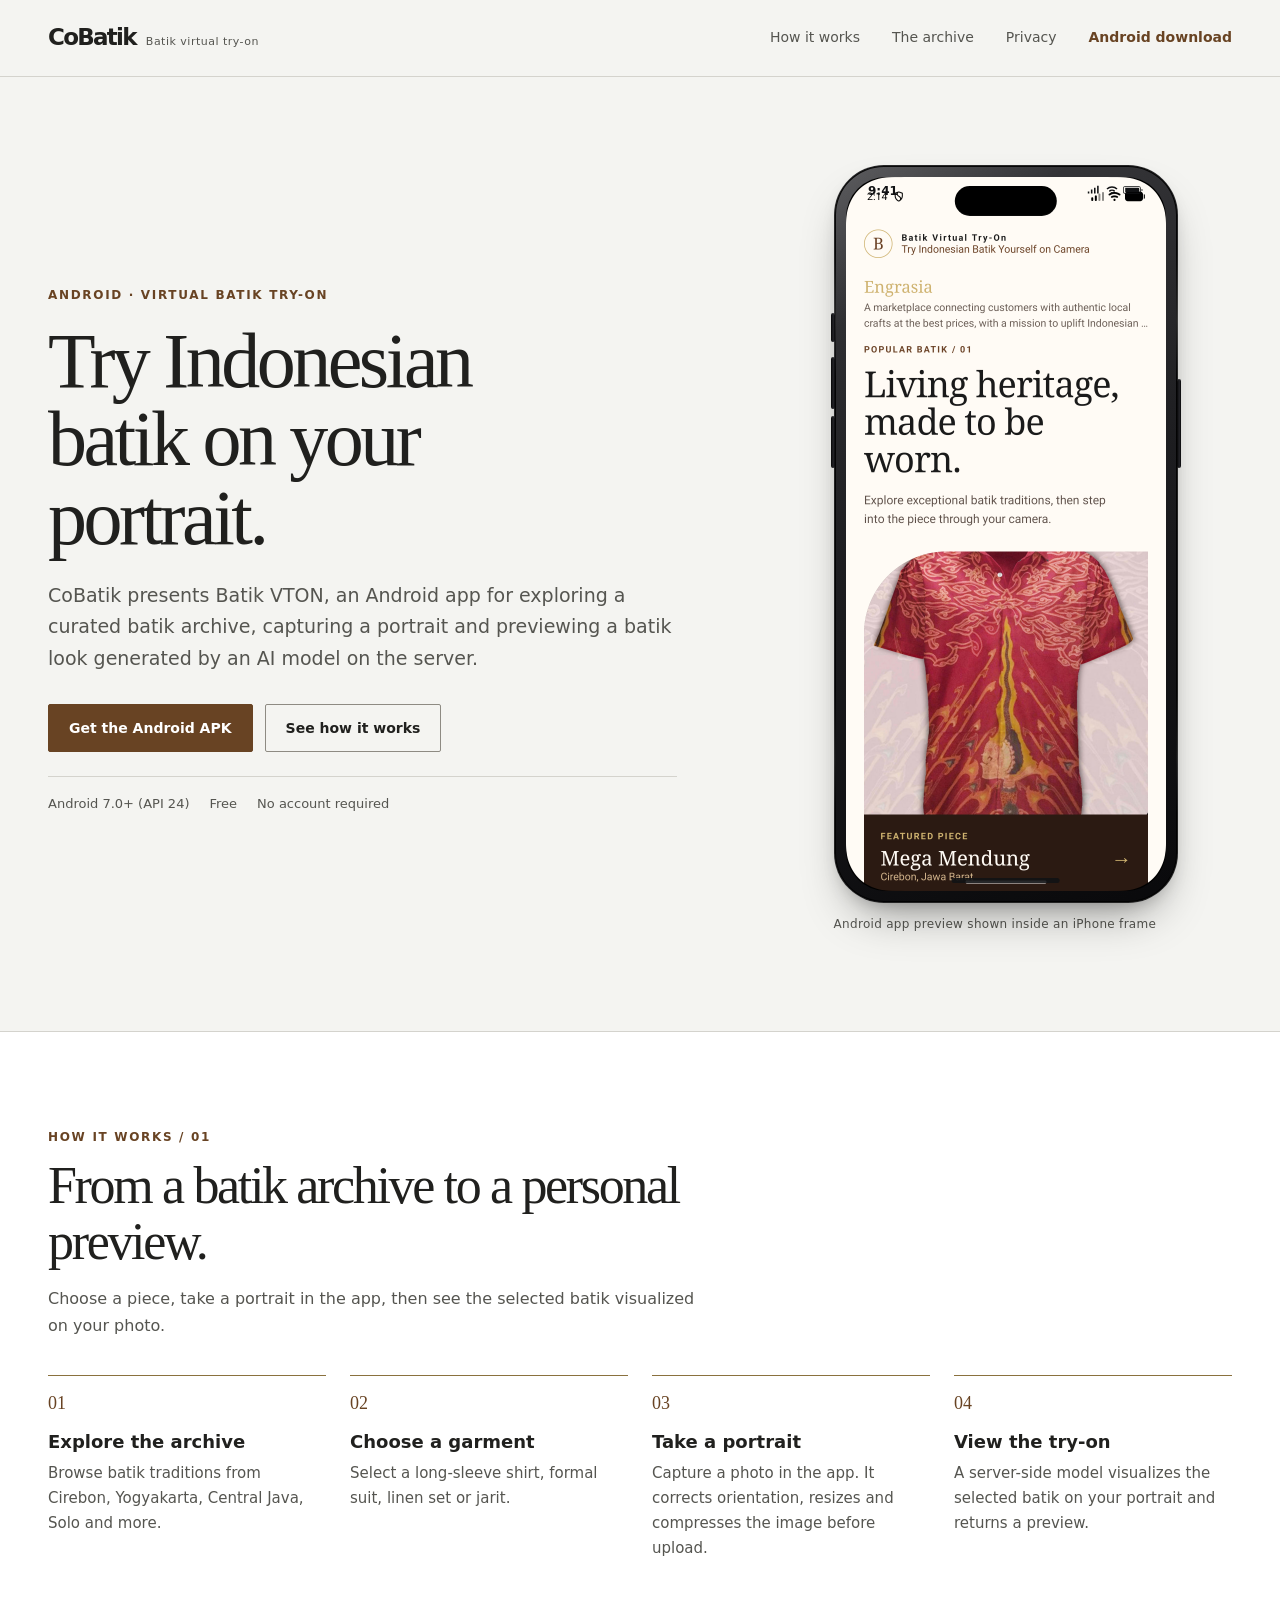
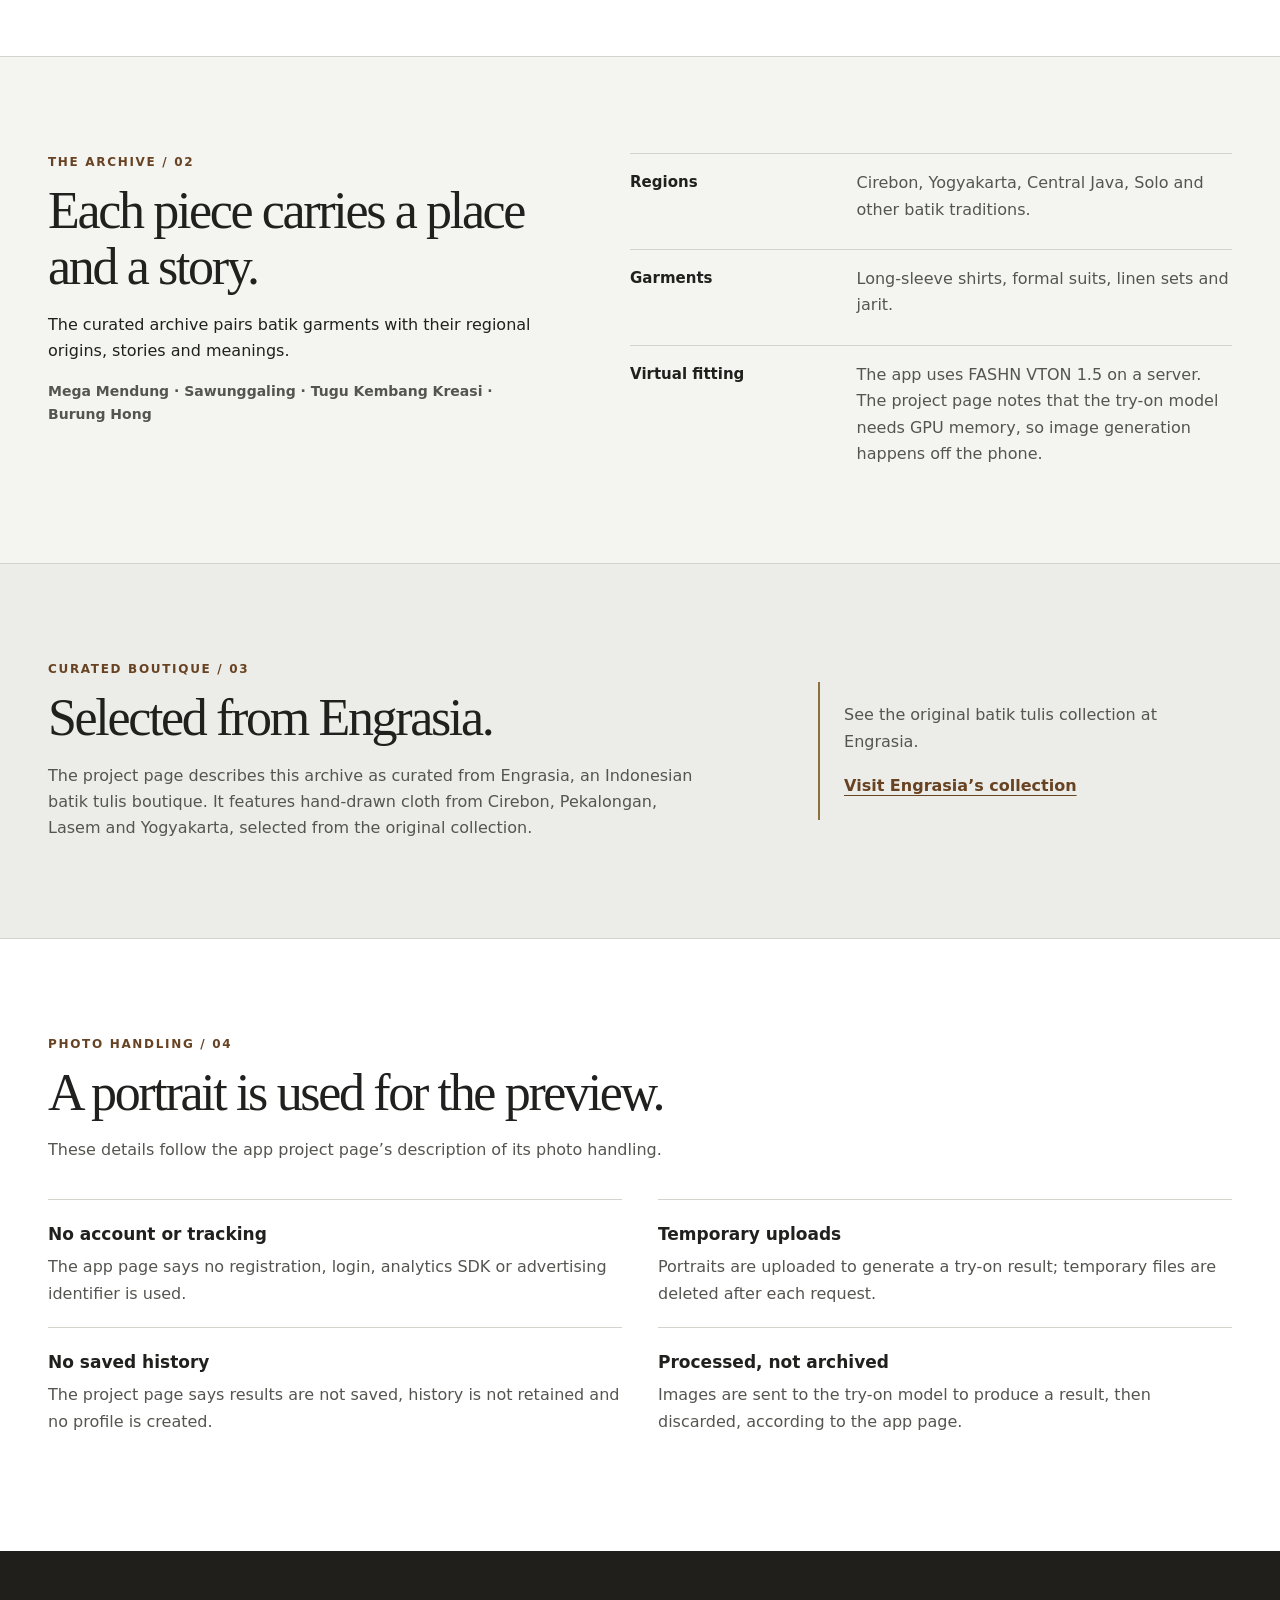
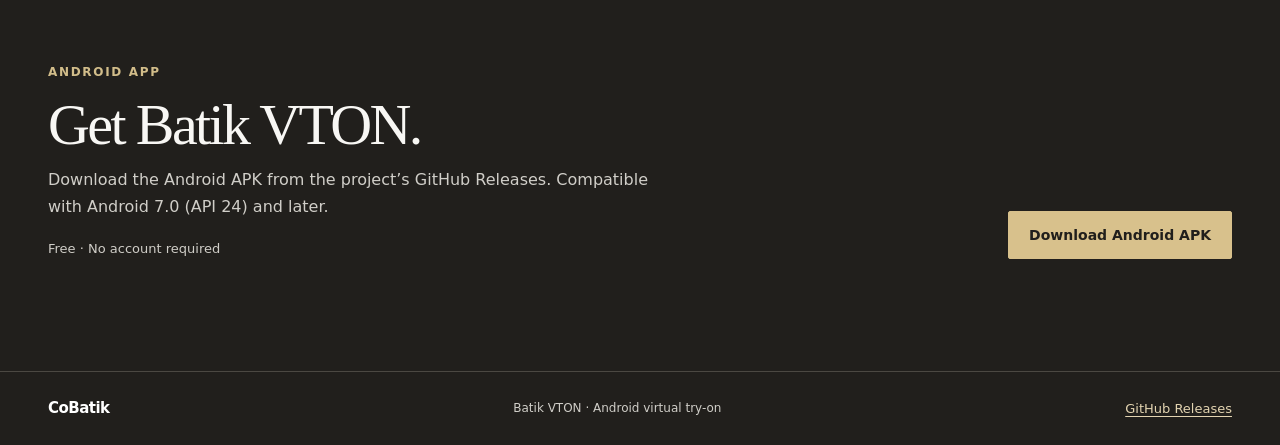
==== index.html @ 85d1d693 "Initial commit: Batik VTON landing page" ====
<!doctype html>
<html lang="en">
<head>
  <meta charset="utf-8">
  <meta name="viewport" content="width=device-width, initial-scale=1">
  <meta name="theme-color" content="#f4f4f1">
  <meta name="description" content="CoBatik presents Batik VTON, an Android virtual try-on app for Indonesian batik. Explore a curated archive, capture a portrait and preview a look.">
  <title>CoBatik — Virtual Batik Try-On for Android</title>
  <style>
    :root {
      color-scheme: light;
      --paper: #f4f4f1;
      --surface: #ffffff;
      --soft: #ecece8;
      --ink: #20201e;
      --muted: #555550;
      --line: #d4d3cd;
      --brown: #684323;
      --brown-dark: #4c2d16;
      --gold: #8a713e;
      --night: #211f1c;
      --night-muted: #d0cec8;
      --content: 1200px;
      --gutter: clamp(20px, 4vw, 48px);
      --space-section: clamp(56px, 8vw, 96px);
      --ease: 180ms ease-out;
      --sans: system-ui, -apple-system, BlinkMacSystemFont, "Segoe UI", sans-serif;
      --display: "Iowan Old Style", "Palatino Linotype", "Book Antiqua", Georgia, serif;
      --device-frame-mid: #1d1d20;
      --device-screen: #f7f7f8;
      --device-system: #111214;
    }

    *, *::before, *::after { box-sizing: border-box; }
    html { scroll-behavior: smooth; scroll-padding-top: 88px; }
    body {
      margin: 0;
      color: var(--ink);
      background: var(--paper);
      font: 16px/1.65 var(--sans);
      -webkit-font-smoothing: antialiased;
      text-rendering: optimizeLegibility;
    }
    img { display: block; max-width: 100%; height: auto; }
    a { color: inherit; }
    button { color: inherit; font: inherit; }
    a:focus-visible, button:focus-visible {
      outline: 3px solid var(--gold);
      outline-offset: 4px;
    }
    ::selection { color: #fff; background: var(--brown); }
    .wrap { width: min(100% - (var(--gutter) * 2), var(--content)); margin-inline: auto; }
    .display { font-family: var(--display); font-weight: 500; letter-spacing: -.045em; }
    .eyebrow {
      margin: 0;
      color: var(--brown);
      font-size: 12px;
      font-weight: 700;
      letter-spacing: .14em;
      line-height: 1.5;
      text-transform: uppercase;
    }
    .skip-link {
      position: fixed;
      z-index: 100;
      top: 8px;
      left: 8px;
      padding: 12px 16px;
      transform: translateY(-150%);
      color: #fff;
      background: var(--ink);
    }
    .skip-link:focus { transform: translateY(0); }

    .site-header {
      position: sticky;
      z-index: 20;
      top: 0;
      border-bottom: 1px solid var(--line);
      background: var(--paper);
    }
    .header-inner {
      min-height: 76px;
      display: flex;
      align-items: center;
      justify-content: space-between;
      gap: 28px;
    }
    .brand {
      display: inline-flex;
      align-items: baseline;
      gap: 10px;
      color: var(--ink);
      text-decoration: none;
      white-space: nowrap;
    }
    .brand-name { font-size: 23px; font-weight: 720; letter-spacing: -.075em; }
    .brand-note { color: var(--muted); font-size: 11px; letter-spacing: .045em; }
    .site-nav { display: flex; align-items: center; gap: clamp(18px, 2.5vw, 34px); }
    .site-nav a {
      color: var(--muted);
      font-size: 14px;
      text-decoration: none;
      transition: color var(--ease);
    }
    .site-nav a:hover { color: var(--brown-dark); }
    .site-nav a.nav-download { color: var(--brown); font-weight: 700; }
    .menu-toggle {
      display: none;
      width: 44px;
      height: 44px;
      align-items: center;
      justify-content: center;
      border: 1px solid var(--line);
      background: transparent;
      cursor: pointer;
    }
    .menu-glyph { display: grid; gap: 5px; }
    .menu-glyph span { display: block; width: 20px; height: 2px; background: currentColor; }

    .hero { padding-block: clamp(48px, 7vw, 88px) var(--space-section); }
    .hero-grid {
      display: grid;
      grid-template-columns: minmax(0, 1fr) minmax(260px, .72fr);
      align-items: center;
      gap: clamp(48px, 8vw, 112px);
    }
    .hero-copy { max-width: 650px; }
    .hero h1 {
      max-width: 13ch;
      margin: 18px 0 22px;
      font-size: clamp(44px, 6.4vw, 78px);
      line-height: 1.01;
    }
    .hero-lead {
      max-width: 58ch;
      margin: 0;
      color: var(--muted);
      font-size: clamp(17px, 1.5vw, 19px);
      line-height: 1.65;
    }
    .hero-actions { display: flex; flex-wrap: wrap; gap: 12px; margin-top: 30px; }
    .button {
      min-height: 48px;
      display: inline-flex;
      align-items: center;
      justify-content: center;
      padding: 12px 20px;
      border: 1px solid var(--brown);
      border-radius: 2px;
      color: #fff;
      background: var(--brown);
      font-size: 14px;
      font-weight: 680;
      line-height: 1.3;
      text-align: center;
      text-decoration: none;
      transition: color var(--ease), background var(--ease), border-color var(--ease);
    }
    .button:hover { border-color: var(--brown-dark); background: var(--brown-dark); }
    .button-secondary { color: var(--ink); background: transparent; border-color: #8e8b83; }
    .button-secondary:hover { color: #fff; border-color: var(--ink); background: var(--ink); }
    .app-facts {
      display: flex;
      flex-wrap: wrap;
      gap: 8px 20px;
      margin: 24px 0 0;
      padding: 16px 0 0;
      border-top: 1px solid var(--line);
      color: var(--muted);
      font-size: 13px;
      list-style: none;
    }
    .app-facts li { white-space: nowrap; }
    .app-figure { width: min(100%, 344px); justify-self: center; margin: 0; }
    .preview-device {
      position: relative;
      isolation: isolate;
      width: min(100%, 344px);
      aspect-ratio: 344 / 738;
      margin-inline: auto;
      border-radius: clamp(38px, 13.5vw, 50px);
      background:
        linear-gradient(145deg, rgba(255,255,255,.18), transparent 17%),
        linear-gradient(160deg, #3a3a3d 0%, var(--device-frame-mid) 47%, #09090b 100%);
      box-shadow:
        inset 0 0 0 1px rgba(255,255,255,.13),
        inset 0 0 0 2px rgba(0,0,0,.9),
        0 24px 48px -18px rgba(0,0,0,.42),
        0 8px 20px -10px rgba(0,0,0,.28);
    }
    .preview-device::before,
    .preview-device::after {
      content: "";
      position: absolute;
      z-index: 2;
      top: 12%;
      bottom: 12%;
      width: 3px;
      border-radius: 3px;
      background: linear-gradient(to bottom, transparent, rgba(255,255,255,.13) 12%, transparent 22%, transparent 78%, rgba(255,255,255,.08) 90%, transparent);
      pointer-events: none;
    }
    .preview-device::before { left: -1px; }
    .preview-device::after { right: -1px; }
    .preview-hardware-button {
      position: absolute;
      z-index: 3;
      width: 4px;
      border-radius: 3px;
      background: linear-gradient(90deg, #050506, #242428 58%, #08080a);
      box-shadow: inset 0 1px rgba(255,255,255,.08);
    }
    .preview-hardware-button.silent { left: -3px; top: 20%; height: 4%; }
    .preview-hardware-button.volume-up { left: -3px; top: 26%; height: 7.1%; }
    .preview-hardware-button.volume-down { left: -3px; top: 34%; height: 7.1%; }
    .preview-hardware-button.power { right: -3px; top: 29%; height: 12%; }
    .preview-device-screen {
      position: absolute;
      inset: 1.626% 3.488%;
      overflow: hidden;
      border-radius: clamp(30px, 11vw, 40px);
      background: var(--device-screen);
    }
    .preview-device-screen img { display: block; width: 100%; max-width: none; height: auto; }
    .preview-status-bar {
      position: absolute;
      z-index: 4;
      top: 0;
      left: 7%;
      right: 7%;
      display: flex;
      align-items: flex-start;
      justify-content: space-between;
      padding-top: 2.5%;
      color: var(--device-system);
      font-size: 12px;
      font-weight: 650;
      line-height: 1;
      pointer-events: none;
    }
    .preview-status-icons { display: inline-flex; align-items: center; gap: 4px; }
    .preview-status-icons svg { display: block; width: 14px; height: 10px; fill: currentColor; }
    .preview-status-icons .battery { width: 20px; }
    .preview-dynamic-island {
      position: absolute;
      z-index: 5;
      top: 1.2%;
      left: 50%;
      width: 32%;
      height: 4.2%;
      transform: translateX(-50%);
      border-radius: 999px;
      background: #000;
      box-shadow: inset 0 -1px 1px rgba(255,255,255,.05);
      pointer-events: none;
    }
    .preview-home-indicator {
      position: absolute;
      z-index: 5;
      left: 50%;
      bottom: 1.1%;
      width: 34%;
      height: 5px;
      transform: translateX(-50%);
      border-radius: 999px;
      background: var(--device-system);
      opacity: .9;
      pointer-events: none;
    }
    .app-figure figcaption { margin-top: 12px; color: var(--muted); font-size: 12px; letter-spacing: .025em; }

    .section { padding-block: var(--space-section); border-top: 1px solid var(--line); }
    .section-surface { background: var(--surface); }
    .section-soft { background: var(--soft); }
    .section-heading { max-width: 720px; margin-bottom: 36px; }
    .section-heading h2 {
      margin: 12px 0 0;
      font-size: clamp(32px, 4.5vw, 52px);
      line-height: 1.08;
    }
    .section-heading > p:last-child { max-width: 64ch; margin: 16px 0 0; color: var(--muted); }

    .steps {
      display: grid;
      grid-template-columns: repeat(4, minmax(0, 1fr));
      gap: 24px;
      margin: 0;
      padding: 0;
      list-style: none;
    }
    .step { min-width: 0; padding-top: 18px; border-top: 1px solid var(--gold); }
    .step-number { display: block; color: var(--brown); font: 500 18px/1 var(--display); }
    .step h3 { margin: 18px 0 8px; font-size: 18px; line-height: 1.3; }
    .step p { margin: 0; color: var(--muted); font-size: 15px; }

    .archive-layout {
      display: grid;
      grid-template-columns: minmax(0, .9fr) minmax(0, 1.1fr);
      gap: clamp(36px, 7vw, 96px);
      align-items: start;
    }
    .archive-layout .section-heading { margin: 0; }
    .archive-details { display: grid; gap: 26px; }
    .detail-row {
      display: grid;
      grid-template-columns: minmax(120px, .55fr) minmax(0, 1fr);
      gap: 20px;
      padding-top: 16px;
      border-top: 1px solid var(--line);
    }
    .detail-row h3 { margin: 0; font-size: 15px; }
    .detail-row p { margin: 0; color: var(--muted); }
    .motif-list { margin-top: 24px; color: var(--brown-dark); font-size: 14px; font-weight: 650; }

    .process-band {
      display: grid;
      grid-template-columns: minmax(180px, .55fr) minmax(0, 1.45fr);
      gap: clamp(24px, 6vw, 80px);
      align-items: start;
      padding-block: 32px;
      border-top: 1px solid var(--line);
      border-bottom: 1px solid var(--line);
    }
    .process-band h2 { margin: 0; font-size: clamp(24px, 3vw, 34px); line-height: 1.15; }
    .process-band p { max-width: 66ch; margin: 0; color: var(--muted); }
    .process-band strong { color: var(--ink); }

    .merchant-layout {
      display: grid;
      grid-template-columns: minmax(0, 1fr) minmax(220px, .62fr);
      gap: clamp(40px, 8vw, 110px);
      align-items: center;
    }
    .merchant-layout .section-heading { margin: 0; }
    .merchant-note {
      padding: 20px 0 20px 24px;
      border-left: 2px solid var(--gold);
    }
    .merchant-note p { margin: 0; color: var(--muted); }
    .merchant-note a { display: inline-block; margin-top: 18px; color: var(--brown); font-weight: 700; text-underline-offset: 4px; }

    .privacy-grid {
      display: grid;
      grid-template-columns: repeat(2, minmax(0, 1fr));
      gap: 0 36px;
      margin: 0;
    }
    .privacy-item { padding: 20px 0; border-top: 1px solid var(--line); }
    .privacy-item h3 { margin: 0 0 6px; font-size: 17px; }
    .privacy-item p { margin: 0; color: var(--muted); }

    .download {
      padding-block: clamp(64px, 9vw, 112px);
      color: #f8f7f4;
      background: var(--night);
    }
    .download-inner { display: grid; grid-template-columns: minmax(0, 1fr) auto; align-items: end; gap: 40px; }
    .download .eyebrow { color: #d2bd8a; }
    .download h2 { max-width: 14ch; margin: 14px 0 12px; font-size: clamp(36px, 5vw, 58px); line-height: 1.04; }
    .download p { max-width: 60ch; margin: 0; color: var(--night-muted); }
    .download .button { min-width: 190px; color: var(--night); border-color: #d8c18c; background: #d8c18c; }
    .download .button:hover { color: var(--night); border-color: #efe1bf; background: #efe1bf; }
    .download-meta { margin-top: 18px !important; font-size: 13px; }

    .site-footer { padding-block: 24px; background: var(--night); border-top: 1px solid #4b4842; color: var(--night-muted); }
    .footer-inner { display: flex; flex-wrap: wrap; align-items: center; justify-content: space-between; gap: 16px 24px; }
    .footer-brand { color: #fff; font-size: 15px; font-weight: 700; letter-spacing: -.035em; }
    .footer-inner p { margin: 0; font-size: 12px; }
    .footer-inner a { color: #e3d4b1; font-size: 13px; text-underline-offset: 3px; }

    @media (max-width: 900px) {
      .hero-grid { grid-template-columns: minmax(0, 1fr) minmax(230px, .68fr); gap: 40px; }
      .steps { grid-template-columns: repeat(2, minmax(0, 1fr)); row-gap: 32px; }
    }
    @media (max-width: 700px) {
      .header-inner { min-height: 68px; }
      .menu-toggle { display: inline-flex; }
      .site-nav {
        position: absolute;
        top: 100%;
        left: 0;
        right: 0;
        display: none;
        align-items: stretch;
        gap: 0;
        padding: 8px var(--gutter) 18px;
        border-bottom: 1px solid var(--line);
        background: var(--paper);
      }
      .site-nav.is-open { display: flex; flex-direction: column; }
      .site-nav a { min-height: 48px; display: flex; align-items: center; border-top: 1px solid var(--line); }
      .site-nav a.nav-download { border-top: 0; }
      .hero-grid { grid-template-columns: 1fr; gap: 40px; }
      .hero-copy { max-width: 620px; }
      .app-figure { width: min(100%, 320px); }
      .archive-layout, .merchant-layout { grid-template-columns: 1fr; gap: 32px; }
      .process-band { grid-template-columns: 1fr; gap: 12px; }
      .download-inner { grid-template-columns: 1fr; align-items: start; gap: 28px; }
    }
    @media (max-width: 540px) {
      .brand-note { display: none; }
      .hero h1 { max-width: 11ch; font-size: clamp(42px, 12vw, 58px); }
      .hero-actions { align-items: stretch; flex-direction: column; }
      .hero-actions .button { width: 100%; }
      .steps, .privacy-grid { grid-template-columns: 1fr; }
      .detail-row { grid-template-columns: 1fr; gap: 6px; }
      .merchant-note { padding-left: 18px; }
      .footer-inner { align-items: flex-start; flex-direction: column; }
    }
    @media (prefers-reduced-motion: reduce) {
      *, *::before, *::after { scroll-behavior: auto !important; transition-duration: .01ms !important; animation-duration: .01ms !important; animation-iteration-count: 1 !important; }
    }
  </style>
</head>
<body>
  <a class="skip-link" href="#main">Skip to content</a>
  <header class="site-header">
    <div class="wrap header-inner">
      <a class="brand" href="#top" aria-label="CoBatik home">
        <span class="brand-name">CoBatik</span>
        <span class="brand-note">Batik virtual try-on</span>
      </a>
      <button class="menu-toggle" type="button" aria-label="Open navigation" aria-expanded="false" aria-controls="site-nav">
        <span class="menu-glyph" aria-hidden="true"><span></span><span></span><span></span></span>
      </button>
      <nav class="site-nav" id="site-nav" aria-label="Main navigation">
        <a href="#how">How it works</a>
        <a href="#archive">The archive</a>
        <a href="#privacy">Privacy</a>
        <a class="nav-download" href="#download">Android download</a>
      </nav>
    </div>
  </header>

  <main id="main">
    <section class="hero" id="top" aria-labelledby="hero-title">
      <div class="wrap hero-grid">
        <div class="hero-copy">
          <p class="eyebrow">Android · Virtual batik try-on</p>
          <h1 class="display" id="hero-title">Try Indonesian batik on your portrait.</h1>
          <p class="hero-lead">CoBatik presents Batik VTON, an Android app for exploring a curated batik archive, capturing a portrait and previewing a batik look generated by an AI model on the server.</p>
          <div class="hero-actions">
            <a class="button" href="#download">Get the Android APK</a>
            <a class="button button-secondary" href="#how">See how it works</a>
          </div>
          <ul class="app-facts" aria-label="App details">
            <li>Android 7.0+ (API 24)</li>
            <li>Free</li>
            <li>No account required</li>
          </ul>
        </div>
        <figure class="app-figure">
          <div class="preview-device" role="img" aria-label="Batik VTON Android app preview displayed inside an iPhone mockup">
            <span class="preview-hardware-button silent" aria-hidden="true"></span>
            <span class="preview-hardware-button volume-up" aria-hidden="true"></span>
            <span class="preview-hardware-button volume-down" aria-hidden="true"></span>
            <span class="preview-hardware-button power" aria-hidden="true"></span>
            <div class="preview-device-screen">
              <img src="assets/app-preview.png" width="1280" height="2856" alt="" fetchpriority="high" decoding="async">
              <div class="preview-status-bar" aria-hidden="true">
                <span>9:41</span>
                <span class="preview-status-icons">
                  <svg viewBox="0 0 18 12"><path d="M1 10.5h2V8H1v2.5Zm4 0h2V5.5H5v5Zm4 0h2V3H9v7.5Zm4 0h2V.5h-2v10Z"/></svg>
                  <svg viewBox="0 0 18 12"><path d="M9 11.2 7.2 9.4a2.55 2.55 0 0 1 3.6 0L9 11.2Zm4.1-4.1-1.35 1.35a3.9 3.9 0 0 0-5.5 0L4.9 7.1a5.8 5.8 0 0 1 8.2 0Zm3-3-1.35 1.35a8.15 8.15 0 0 0-11.5 0L1.9 4.1a10.05 10.05 0 0 1 14.2 0Z"/></svg>
                  <svg class="battery" viewBox="0 0 27 12"><path fill-rule="evenodd" d="M2.5 1h19A2.5 2.5 0 0 1 24 3.5v5a2.5 2.5 0 0 1-2.5 2.5h-19A2.5 2.5 0 0 1 0 8.5v-5A2.5 2.5 0 0 1 2.5 1Zm0 1A1.5 1.5 0 0 0 1 3.5v5A1.5 1.5 0 0 0 2.5 10h19A1.5 1.5 0 0 0 23 8.5v-5A1.5 1.5 0 0 0 21.5 2h-19Zm.5 1h17.5A1.5 1.5 0 0 1 22 4.5v3A1.5 1.5 0 0 1 20.5 9H3V3Zm22 1.5a1.5 1.5 0 0 1 0 3v-3Z"/></svg>
                </span>
              </div>
              <div class="preview-dynamic-island" aria-hidden="true"></div>
              <div class="preview-home-indicator" aria-hidden="true"></div>
            </div>
          </div>
          <figcaption>Android app preview shown inside an iPhone frame</figcaption>
        </figure>
      </div>
    </section>

    <section class="section section-surface" id="how" aria-labelledby="how-title">
      <div class="wrap">
        <div class="section-heading">
          <p class="eyebrow">How it works / 01</p>
          <h2 class="display" id="how-title">From a batik archive to a personal preview.</h2>
          <p>Choose a piece, take a portrait in the app, then see the selected batik visualized on your photo.</p>
        </div>
        <ol class="steps">
          <li class="step">
            <span class="step-number">01</span>
            <h3>Explore the archive</h3>
            <p>Browse batik traditions from Cirebon, Yogyakarta, Central Java, Solo and more.</p>
          </li>
          <li class="step">
            <span class="step-number">02</span>
            <h3>Choose a garment</h3>
            <p>Select a long-sleeve shirt, formal suit, linen set or jarit.</p>
          </li>
          <li class="step">
            <span class="step-number">03</span>
            <h3>Take a portrait</h3>
            <p>Capture a photo in the app. It corrects orientation, resizes and compresses the image before upload.</p>
          </li>
          <li class="step">
            <span class="step-number">04</span>
            <h3>View the try-on</h3>
            <p>A server-side model visualizes the selected batik on your portrait and returns a preview.</p>
          </li>
        </ol>
      </div>
    </section>

    <section class="section" id="archive" aria-labelledby="archive-title">
      <div class="wrap archive-layout">
        <div class="section-heading">
          <p class="eyebrow">The archive / 02</p>
          <h2 class="display" id="archive-title">Each piece carries a place and a story.</h2>
          <p>The curated archive pairs batik garments with their regional origins, stories and meanings.</p>
          <p class="motif-list">Mega Mendung · Sawunggaling · Tugu Kembang Kreasi · Burung Hong</p>
        </div>
        <div class="archive-details">
          <div class="detail-row">
            <h3>Regions</h3>
            <p>Cirebon, Yogyakarta, Central Java, Solo and other batik traditions.</p>
          </div>
          <div class="detail-row">
            <h3>Garments</h3>
            <p>Long-sleeve shirts, formal suits, linen sets and jarit.</p>
          </div>
          <div class="detail-row">
            <h3>Virtual fitting</h3>
            <p>The app uses FASHN VTON 1.5 on a server. The project page notes that the try-on model needs GPU memory, so image generation happens off the phone.</p>
          </div>
        </div>
      </div>
    </section>

    <section class="section section-soft" id="boutique" aria-labelledby="boutique-title">
      <div class="wrap merchant-layout">
        <div class="section-heading">
          <p class="eyebrow">Curated boutique / 03</p>
          <h2 class="display" id="boutique-title">Selected from Engrasia.</h2>
          <p>The project page describes this archive as curated from Engrasia, an Indonesian batik tulis boutique. It features hand-drawn cloth from Cirebon, Pekalongan, Lasem and Yogyakarta, selected from the original collection.</p>
        </div>
        <div class="merchant-note">
          <p>See the original batik tulis collection at Engrasia.</p>
          <a href="https://engrasia.com/collections/kain-batik-tulis" target="_blank" rel="noopener noreferrer">Visit Engrasia’s collection</a>
        </div>
      </div>
    </section>

    <section class="section section-surface" id="privacy" aria-labelledby="privacy-title">
      <div class="wrap">
        <div class="section-heading">
          <p class="eyebrow">Photo handling / 04</p>
          <h2 class="display" id="privacy-title">A portrait is used for the preview.</h2>
          <p>These details follow the app project page’s description of its photo handling.</p>
        </div>
        <div class="privacy-grid">
          <article class="privacy-item">
            <h3>No account or tracking</h3>
            <p>The app page says no registration, login, analytics SDK or advertising identifier is used.</p>
          </article>
          <article class="privacy-item">
            <h3>Temporary uploads</h3>
            <p>Portraits are uploaded to generate a try-on result; temporary files are deleted after each request.</p>
          </article>
          <article class="privacy-item">
            <h3>No saved history</h3>
            <p>The project page says results are not saved, history is not retained and no profile is created.</p>
          </article>
          <article class="privacy-item">
            <h3>Processed, not archived</h3>
            <p>Images are sent to the try-on model to produce a result, then discarded, according to the app page.</p>
          </article>
        </div>
      </div>
    </section>

    <section class="download" id="download" aria-labelledby="download-title">
      <div class="wrap download-inner">
        <div>
          <p class="eyebrow">Android app</p>
          <h2 class="display" id="download-title">Get Batik VTON.</h2>
          <p>Download the Android APK from the project’s GitHub Releases. Compatible with Android 7.0 (API 24) and later.</p>
          <p class="download-meta">Free · No account required</p>
        </div>
        <a class="button" href="https://github.com/DaniZakaria63/batik-vton-mobile/releases" target="_blank" rel="noopener noreferrer">Download Android APK</a>
      </div>
    </section>
  </main>

  <footer class="site-footer">
    <div class="wrap footer-inner">
      <span class="footer-brand">CoBatik</span>
      <p>Batik VTON · Android virtual try-on</p>
      <a href="https://github.com/DaniZakaria63/batik-vton-mobile/releases" target="_blank" rel="noopener noreferrer">GitHub Releases</a>
    </div>
  </footer>

  <script>
    const menuButton = document.querySelector(".menu-toggle");
    const siteNav = document.querySelector(".site-nav");

    menuButton.addEventListener("click", () => {
      const isOpen = menuButton.getAttribute("aria-expanded") !== "true";
      menuButton.setAttribute("aria-expanded", String(isOpen));
      menuButton.setAttribute("aria-label", isOpen ? "Close navigation" : "Open navigation");
      siteNav.classList.toggle("is-open", isOpen);
    });

    siteNav.querySelectorAll("a").forEach((link) => {
      link.addEventListener("click", () => {
        siteNav.classList.remove("is-open");
        menuButton.setAttribute("aria-expanded", "false");
        menuButton.setAttribute("aria-label", "Open navigation");
      });
    });
  </script>
</body>
</html>
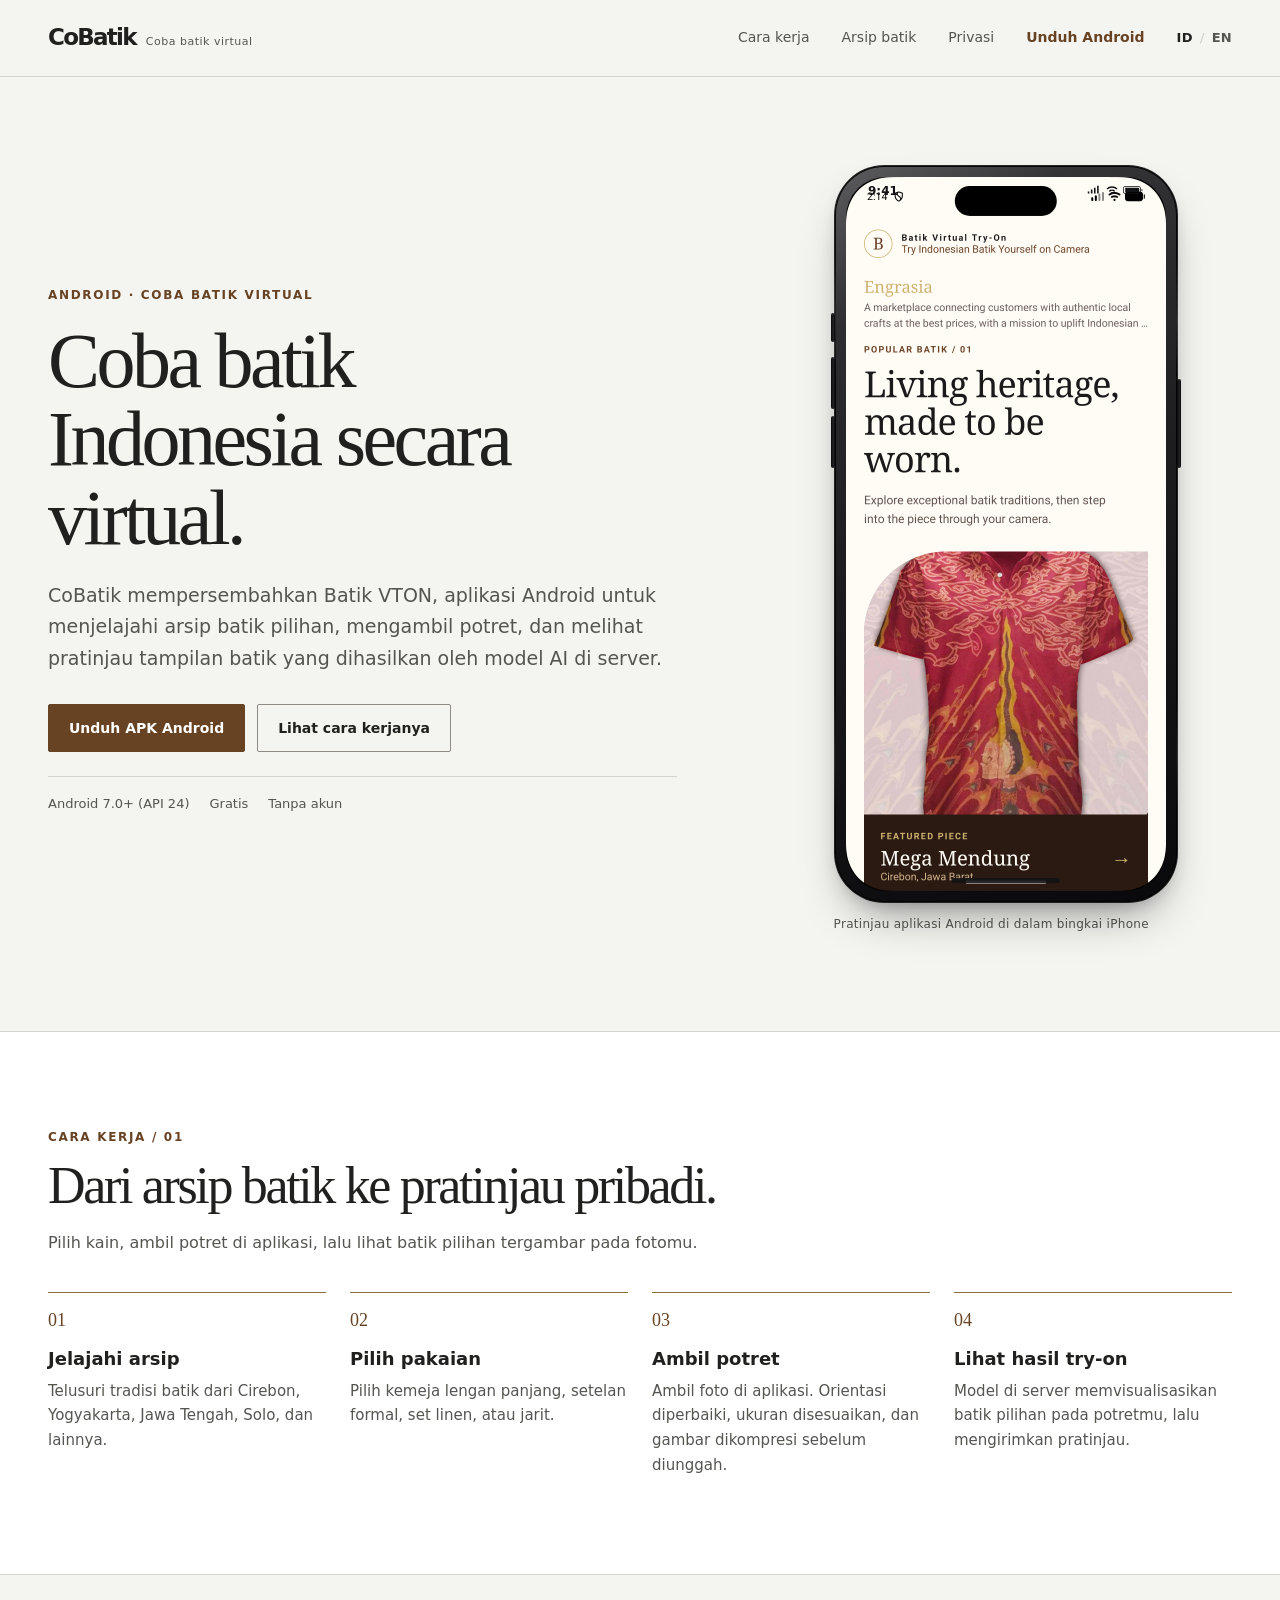
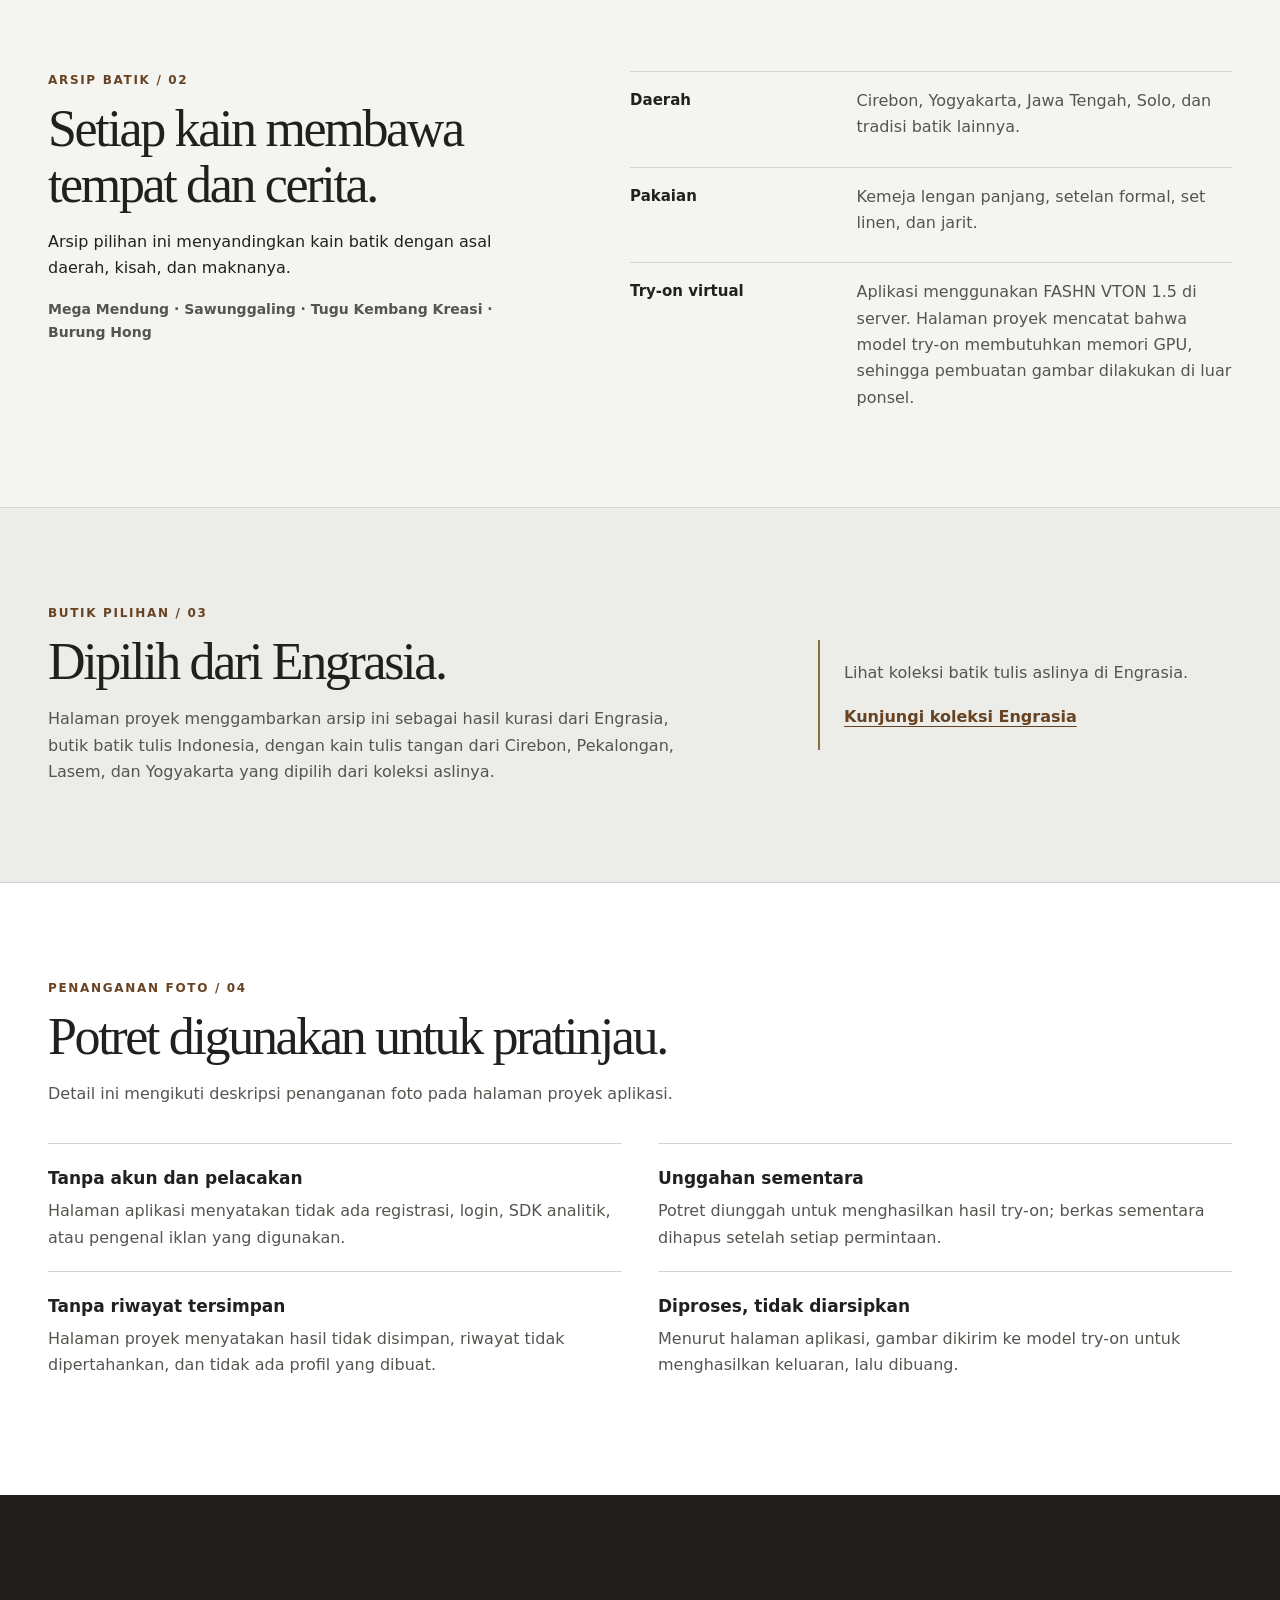
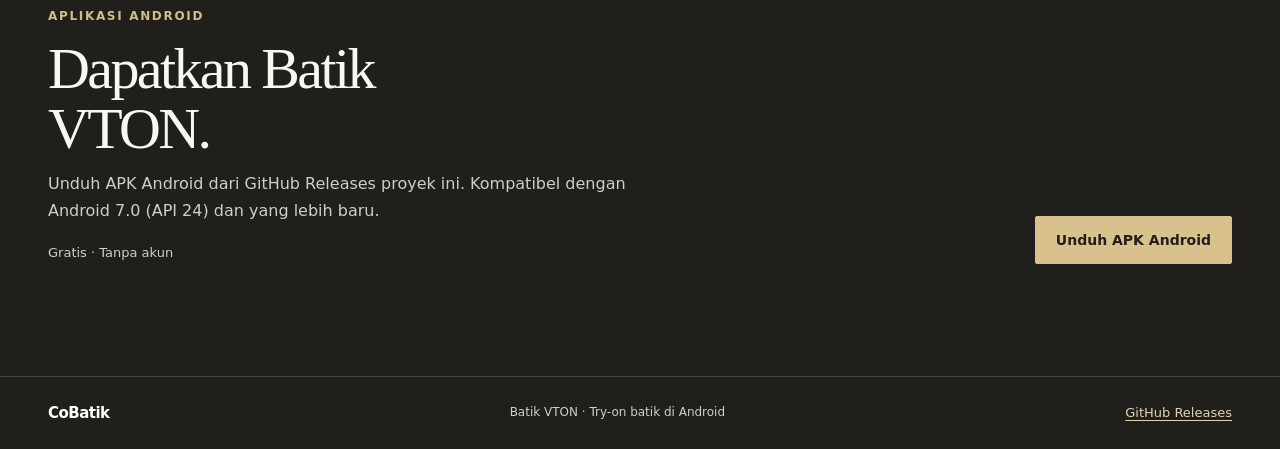
==== commit 4b697bf9: "Add SEO foundation and bilingual pages, Bahasa Indonesia default - Bahasa Indonesia at / (default, x" ====
--- a/index.html
+++ b/index.html
@@ -1,11 +1,65 @@
-<!doctype html>
-<html lang="en">
+<!DOCTYPE html>
+<html lang="id">
 <head>
   <meta charset="utf-8">
   <meta name="viewport" content="width=device-width, initial-scale=1">
   <meta name="theme-color" content="#f4f4f1">
-  <meta name="description" content="CoBatik presents Batik VTON, an Android virtual try-on app for Indonesian batik. Explore a curated archive, capture a portrait and preview a look.">
-  <title>CoBatik — Virtual Batik Try-On for Android</title>
+  <title>CoBatik — Virtual Try-On Batik Indonesia untuk Android</title>
+  <meta name="description" content="CoBatik menghadirkan Batik VTON, aplikasi Android gratis untuk mencoba batik secara virtual. Jelajahi arsip batik Nusantara dan lihat hasil try-on di fotomu.">
+  <meta name="robots" content="index, follow, max-image-preview:large">
+  <link rel="canonical" href="https://cobatik.dream-team.works/">
+  <link rel="alternate" hreflang="id" href="https://cobatik.dream-team.works/">
+  <link rel="alternate" hreflang="en" href="https://cobatik.dream-team.works/en/">
+  <link rel="alternate" hreflang="x-default" href="https://cobatik.dream-team.works/">
+  <link rel="icon" type="image/svg+xml" href="/assets/favicon.svg">
+  <link rel="icon" type="image/png" sizes="32x32" href="/assets/favicon-32.png">
+  <link rel="apple-touch-icon" href="/assets/apple-touch-icon.png">
+  <meta property="og:type" content="website">
+  <meta property="og:site_name" content="CoBatik">
+  <meta property="og:locale" content="id_ID">
+  <meta property="og:locale:alternate" content="en_US">
+  <meta property="og:url" content="https://cobatik.dream-team.works/">
+  <meta property="og:title" content="CoBatik — Virtual Try-On Batik Indonesia untuk Android">
+  <meta property="og:description" content="CoBatik menghadirkan Batik VTON, aplikasi Android gratis untuk mencoba batik secara virtual. Jelajahi arsip batik Nusantara dan lihat hasil try-on di fotomu.">
+  <meta property="og:image" content="https://cobatik.dream-team.works/assets/og-cover.png">
+  <meta property="og:image:width" content="1200">
+  <meta property="og:image:height" content="630">
+  <meta property="og:image:alt" content="CoBatik — virtual try-on batik Indonesia untuk Android">
+  <meta name="twitter:card" content="summary_large_image">
+  <meta name="twitter:title" content="CoBatik — Virtual Try-On Batik Indonesia untuk Android">
+  <meta name="twitter:description" content="CoBatik menghadirkan Batik VTON, aplikasi Android gratis untuk mencoba batik secara virtual. Jelajahi arsip batik Nusantara dan lihat hasil try-on di fotomu.">
+  <meta name="twitter:image" content="https://cobatik.dream-team.works/assets/og-cover.png">
+  <meta name="twitter:image:alt" content="CoBatik — virtual try-on batik Indonesia untuk Android">
+  <script type="application/ld+json">
+  {
+    "@context": "https://schema.org",
+    "@graph": [
+      {
+        "@type": "WebSite",
+        "@id": "https://cobatik.dream-team.works/#website",
+        "url": "https://cobatik.dream-team.works/",
+        "name": "CoBatik",
+        "description": "CoBatik menghadirkan Batik VTON, aplikasi Android untuk mencoba batik Indonesia secara virtual.",
+        "inLanguage": "id-ID"
+      },
+      {
+        "@type": "MobileApplication",
+        "@id": "https://cobatik.dream-team.works/#app",
+        "name": "Batik VTON",
+        "alternateName": "CoBatik",
+        "description": "Aplikasi Android gratis untuk mencoba baju batik secara virtual: jelajahi arsip batik Nusantara, ambil potret, dan lihat hasil try-on.",
+        "operatingSystem": "Android 7.0+",
+        "applicationCategory": "ShoppingApplication",
+        "inLanguage": ["id", "en"],
+        "downloadUrl": "https://github.com/DaniZakaria63/batik-vton-mobile/releases",
+        "installUrl": "https://github.com/DaniZakaria63/batik-vton-mobile/releases",
+        "sameAs": ["https://github.com/DaniZakaria63/batik-vton-mobile"],
+        "screenshot": "https://cobatik.dream-team.works/assets/app-preview.png",
+        "offers": { "@type": "Offer", "price": "0", "priceCurrency": "IDR" }
+      }
+    ]
+  }
+  </script>
   <style>
     :root {
       color-scheme: light;
@@ -96,6 +150,20 @@
     }
     .brand-name { font-size: 23px; font-weight: 720; letter-spacing: -.075em; }
     .brand-note { color: var(--muted); font-size: 11px; letter-spacing: .045em; }
+    .header-right { display: flex; align-items: center; gap: clamp(18px, 2.5vw, 34px); }
+    .header-actions { display: flex; align-items: center; gap: 16px; }
+    .lang-switch {
+      display: inline-flex;
+      align-items: center;
+      gap: 7px;
+      font-size: 13px;
+      font-weight: 650;
+      letter-spacing: .02em;
+    }
+    .lang-switch a { color: var(--muted); text-decoration: none; transition: color var(--ease); }
+    .lang-switch a:hover { color: var(--brown-dark); }
+    .lang-switch a[aria-current="page"] { color: var(--ink); }
+    .lang-switch .lang-sep { color: var(--line); }
     .site-nav { display: flex; align-items: center; gap: clamp(18px, 2.5vw, 34px); }
     .site-nav a {
       color: var(--muted);
@@ -414,22 +482,31 @@
   </style>
 </head>
 <body>
-  <a class="skip-link" href="#main">Skip to content</a>
+  <a class="skip-link" href="#main">Lewati ke konten</a>
   <header class="site-header">
     <div class="wrap header-inner">
-      <a class="brand" href="#top" aria-label="CoBatik home">
+      <a class="brand" href="#top" aria-label="Beranda CoBatik">
         <span class="brand-name">CoBatik</span>
-        <span class="brand-note">Batik virtual try-on</span>
+        <span class="brand-note">Coba batik virtual</span>
       </a>
-      <button class="menu-toggle" type="button" aria-label="Open navigation" aria-expanded="false" aria-controls="site-nav">
-        <span class="menu-glyph" aria-hidden="true"><span></span><span></span><span></span></span>
-      </button>
-      <nav class="site-nav" id="site-nav" aria-label="Main navigation">
-        <a href="#how">How it works</a>
-        <a href="#archive">The archive</a>
-        <a href="#privacy">Privacy</a>
-        <a class="nav-download" href="#download">Android download</a>
-      </nav>
+      <div class="header-right">
+        <nav class="site-nav" id="site-nav" aria-label="Navigasi utama">
+          <a href="#how">Cara kerja</a>
+          <a href="#archive">Arsip batik</a>
+          <a href="#privacy">Privasi</a>
+          <a class="nav-download" href="#download">Unduh Android</a>
+        </nav>
+        <div class="header-actions">
+          <div class="lang-switch" role="group" aria-label="Bahasa">
+            <a href="/" hreflang="id" lang="id" aria-current="page">ID</a>
+            <span class="lang-sep" aria-hidden="true">/</span>
+            <a href="/en/" hreflang="en" lang="en">EN</a>
+          </div>
+          <button class="menu-toggle" type="button" aria-label="Buka navigasi" aria-expanded="false" aria-controls="site-nav">
+            <span class="menu-glyph" aria-hidden="true"><span></span><span></span><span></span></span>
+          </button>
+        </div>
+      </div>
     </div>
   </header>
 
@@ -437,27 +514,27 @@
     <section class="hero" id="top" aria-labelledby="hero-title">
       <div class="wrap hero-grid">
         <div class="hero-copy">
-          <p class="eyebrow">Android · Virtual batik try-on</p>
-          <h1 class="display" id="hero-title">Try Indonesian batik on your portrait.</h1>
-          <p class="hero-lead">CoBatik presents Batik VTON, an Android app for exploring a curated batik archive, capturing a portrait and previewing a batik look generated by an AI model on the server.</p>
+          <p class="eyebrow">Android · Coba batik virtual</p>
+          <h1 class="display" id="hero-title">Coba batik Indonesia secara virtual.</h1>
+          <p class="hero-lead">CoBatik mempersembahkan Batik VTON, aplikasi Android untuk menjelajahi arsip batik pilihan, mengambil potret, dan melihat pratinjau tampilan batik yang dihasilkan oleh model AI di server.</p>
           <div class="hero-actions">
-            <a class="button" href="#download">Get the Android APK</a>
-            <a class="button button-secondary" href="#how">See how it works</a>
+            <a class="button" href="#download">Unduh APK Android</a>
+            <a class="button button-secondary" href="#how">Lihat cara kerjanya</a>
           </div>
-          <ul class="app-facts" aria-label="App details">
+          <ul class="app-facts" aria-label="Detail aplikasi">
             <li>Android 7.0+ (API 24)</li>
-            <li>Free</li>
-            <li>No account required</li>
+            <li>Gratis</li>
+            <li>Tanpa akun</li>
           </ul>
         </div>
         <figure class="app-figure">
-          <div class="preview-device" role="img" aria-label="Batik VTON Android app preview displayed inside an iPhone mockup">
+          <div class="preview-device" role="img" aria-label="Pratinjau aplikasi Android Batik VTON di dalam bingkai iPhone">
             <span class="preview-hardware-button silent" aria-hidden="true"></span>
             <span class="preview-hardware-button volume-up" aria-hidden="true"></span>
             <span class="preview-hardware-button volume-down" aria-hidden="true"></span>
             <span class="preview-hardware-button power" aria-hidden="true"></span>
             <div class="preview-device-screen">
-              <img src="assets/app-preview.png" width="1280" height="2856" alt="" fetchpriority="high" decoding="async">
+              <img src="/assets/app-preview.png" width="1280" height="2856" alt="Pratinjau aplikasi Batik VTON di Android untuk coba batik virtual" fetchpriority="high" decoding="async">
               <div class="preview-status-bar" aria-hidden="true">
                 <span>9:41</span>
                 <span class="preview-status-icons">
@@ -470,7 +547,7 @@
               <div class="preview-home-indicator" aria-hidden="true"></div>
             </div>
           </div>
-          <figcaption>Android app preview shown inside an iPhone frame</figcaption>
+          <figcaption>Pratinjau aplikasi Android di dalam bingkai iPhone</figcaption>
         </figure>
       </div>
     </section>
@@ -478,30 +555,30 @@
     <section class="section section-surface" id="how" aria-labelledby="how-title">
       <div class="wrap">
         <div class="section-heading">
-          <p class="eyebrow">How it works / 01</p>
-          <h2 class="display" id="how-title">From a batik archive to a personal preview.</h2>
-          <p>Choose a piece, take a portrait in the app, then see the selected batik visualized on your photo.</p>
+          <p class="eyebrow">Cara kerja / 01</p>
+          <h2 class="display" id="how-title">Dari arsip batik ke pratinjau pribadi.</h2>
+          <p>Pilih kain, ambil potret di aplikasi, lalu lihat batik pilihan tergambar pada fotomu.</p>
         </div>
         <ol class="steps">
           <li class="step">
             <span class="step-number">01</span>
-            <h3>Explore the archive</h3>
-            <p>Browse batik traditions from Cirebon, Yogyakarta, Central Java, Solo and more.</p>
+            <h3>Jelajahi arsip</h3>
+            <p>Telusuri tradisi batik dari Cirebon, Yogyakarta, Jawa Tengah, Solo, dan lainnya.</p>
           </li>
           <li class="step">
             <span class="step-number">02</span>
-            <h3>Choose a garment</h3>
-            <p>Select a long-sleeve shirt, formal suit, linen set or jarit.</p>
+            <h3>Pilih pakaian</h3>
+            <p>Pilih kemeja lengan panjang, setelan formal, set linen, atau jarit.</p>
           </li>
           <li class="step">
             <span class="step-number">03</span>
-            <h3>Take a portrait</h3>
-            <p>Capture a photo in the app. It corrects orientation, resizes and compresses the image before upload.</p>
+            <h3>Ambil potret</h3>
+            <p>Ambil foto di aplikasi. Orientasi diperbaiki, ukuran disesuaikan, dan gambar dikompresi sebelum diunggah.</p>
           </li>
           <li class="step">
             <span class="step-number">04</span>
-            <h3>View the try-on</h3>
-            <p>A server-side model visualizes the selected batik on your portrait and returns a preview.</p>
+            <h3>Lihat hasil try-on</h3>
+            <p>Model di server memvisualisasikan batik pilihan pada potretmu, lalu mengirimkan pratinjau.</p>
           </li>
         </ol>
       </div>
@@ -510,23 +587,23 @@
     <section class="section" id="archive" aria-labelledby="archive-title">
       <div class="wrap archive-layout">
         <div class="section-heading">
-          <p class="eyebrow">The archive / 02</p>
-          <h2 class="display" id="archive-title">Each piece carries a place and a story.</h2>
-          <p>The curated archive pairs batik garments with their regional origins, stories and meanings.</p>
+          <p class="eyebrow">Arsip batik / 02</p>
+          <h2 class="display" id="archive-title">Setiap kain membawa tempat dan cerita.</h2>
+          <p>Arsip pilihan ini menyandingkan kain batik dengan asal daerah, kisah, dan maknanya.</p>
           <p class="motif-list">Mega Mendung · Sawunggaling · Tugu Kembang Kreasi · Burung Hong</p>
         </div>
         <div class="archive-details">
           <div class="detail-row">
-            <h3>Regions</h3>
-            <p>Cirebon, Yogyakarta, Central Java, Solo and other batik traditions.</p>
+            <h3>Daerah</h3>
+            <p>Cirebon, Yogyakarta, Jawa Tengah, Solo, dan tradisi batik lainnya.</p>
           </div>
           <div class="detail-row">
-            <h3>Garments</h3>
-            <p>Long-sleeve shirts, formal suits, linen sets and jarit.</p>
+            <h3>Pakaian</h3>
+            <p>Kemeja lengan panjang, setelan formal, set linen, dan jarit.</p>
           </div>
           <div class="detail-row">
-            <h3>Virtual fitting</h3>
-            <p>The app uses FASHN VTON 1.5 on a server. The project page notes that the try-on model needs GPU memory, so image generation happens off the phone.</p>
+            <h3>Try-on virtual</h3>
+            <p>Aplikasi menggunakan FASHN VTON 1.5 di server. Halaman proyek mencatat bahwa model try-on membutuhkan memori GPU, sehingga pembuatan gambar dilakukan di luar ponsel.</p>
           </div>
         </div>
       </div>
@@ -535,13 +612,13 @@
     <section class="section section-soft" id="boutique" aria-labelledby="boutique-title">
       <div class="wrap merchant-layout">
         <div class="section-heading">
-          <p class="eyebrow">Curated boutique / 03</p>
-          <h2 class="display" id="boutique-title">Selected from Engrasia.</h2>
-          <p>The project page describes this archive as curated from Engrasia, an Indonesian batik tulis boutique. It features hand-drawn cloth from Cirebon, Pekalongan, Lasem and Yogyakarta, selected from the original collection.</p>
+          <p class="eyebrow">Butik pilihan / 03</p>
+          <h2 class="display" id="boutique-title">Dipilih dari Engrasia.</h2>
+          <p>Halaman proyek menggambarkan arsip ini sebagai hasil kurasi dari Engrasia, butik batik tulis Indonesia, dengan kain tulis tangan dari Cirebon, Pekalongan, Lasem, dan Yogyakarta yang dipilih dari koleksi aslinya.</p>
         </div>
         <div class="merchant-note">
-          <p>See the original batik tulis collection at Engrasia.</p>
-          <a href="https://engrasia.com/collections/kain-batik-tulis" target="_blank" rel="noopener noreferrer">Visit Engrasia’s collection</a>
+          <p>Lihat koleksi batik tulis aslinya di Engrasia.</p>
+          <a href="https://engrasia.com/collections/kain-batik-tulis" target="_blank" rel="noopener noreferrer">Kunjungi koleksi Engrasia</a>
         </div>
       </div>
     </section>
@@ -549,26 +626,26 @@
     <section class="section section-surface" id="privacy" aria-labelledby="privacy-title">
       <div class="wrap">
         <div class="section-heading">
-          <p class="eyebrow">Photo handling / 04</p>
-          <h2 class="display" id="privacy-title">A portrait is used for the preview.</h2>
-          <p>These details follow the app project page’s description of its photo handling.</p>
+          <p class="eyebrow">Penanganan foto / 04</p>
+          <h2 class="display" id="privacy-title">Potret digunakan untuk pratinjau.</h2>
+          <p>Detail ini mengikuti deskripsi penanganan foto pada halaman proyek aplikasi.</p>
         </div>
         <div class="privacy-grid">
           <article class="privacy-item">
-            <h3>No account or tracking</h3>
-            <p>The app page says no registration, login, analytics SDK or advertising identifier is used.</p>
+            <h3>Tanpa akun dan pelacakan</h3>
+            <p>Halaman aplikasi menyatakan tidak ada registrasi, login, SDK analitik, atau pengenal iklan yang digunakan.</p>
           </article>
           <article class="privacy-item">
-            <h3>Temporary uploads</h3>
-            <p>Portraits are uploaded to generate a try-on result; temporary files are deleted after each request.</p>
+            <h3>Unggahan sementara</h3>
+            <p>Potret diunggah untuk menghasilkan hasil try-on; berkas sementara dihapus setelah setiap permintaan.</p>
           </article>
           <article class="privacy-item">
-            <h3>No saved history</h3>
-            <p>The project page says results are not saved, history is not retained and no profile is created.</p>
+            <h3>Tanpa riwayat tersimpan</h3>
+            <p>Halaman proyek menyatakan hasil tidak disimpan, riwayat tidak dipertahankan, dan tidak ada profil yang dibuat.</p>
           </article>
           <article class="privacy-item">
-            <h3>Processed, not archived</h3>
-            <p>Images are sent to the try-on model to produce a result, then discarded, according to the app page.</p>
+            <h3>Diproses, tidak diarsipkan</h3>
+            <p>Menurut halaman aplikasi, gambar dikirim ke model try-on untuk menghasilkan keluaran, lalu dibuang.</p>
           </article>
         </div>
       </div>
@@ -577,12 +654,12 @@
     <section class="download" id="download" aria-labelledby="download-title">
       <div class="wrap download-inner">
         <div>
-          <p class="eyebrow">Android app</p>
-          <h2 class="display" id="download-title">Get Batik VTON.</h2>
-          <p>Download the Android APK from the project’s GitHub Releases. Compatible with Android 7.0 (API 24) and later.</p>
-          <p class="download-meta">Free · No account required</p>
-        </div>
-        <a class="button" href="https://github.com/DaniZakaria63/batik-vton-mobile/releases" target="_blank" rel="noopener noreferrer">Download Android APK</a>
+          <p class="eyebrow">Aplikasi Android</p>
+          <h2 class="display" id="download-title">Dapatkan Batik VTON.</h2>
+          <p>Unduh APK Android dari GitHub Releases proyek ini. Kompatibel dengan Android 7.0 (API 24) dan yang lebih baru.</p>
+          <p class="download-meta">Gratis · Tanpa akun</p>
+        </div>
+        <a class="button" href="https://github.com/DaniZakaria63/batik-vton-mobile/releases" target="_blank" rel="noopener noreferrer">Unduh APK Android</a>
       </div>
     </section>
   </main>
@@ -590,7 +667,7 @@
   <footer class="site-footer">
     <div class="wrap footer-inner">
       <span class="footer-brand">CoBatik</span>
-      <p>Batik VTON · Android virtual try-on</p>
+      <p>Batik VTON · Try-on batik di Android</p>
       <a href="https://github.com/DaniZakaria63/batik-vton-mobile/releases" target="_blank" rel="noopener noreferrer">GitHub Releases</a>
     </div>
   </footer>
@@ -602,7 +679,7 @@
     menuButton.addEventListener("click", () => {
       const isOpen = menuButton.getAttribute("aria-expanded") !== "true";
       menuButton.setAttribute("aria-expanded", String(isOpen));
-      menuButton.setAttribute("aria-label", isOpen ? "Close navigation" : "Open navigation");
+      menuButton.setAttribute("aria-label", isOpen ? "Tutup navigasi" : "Buka navigasi");
       siteNav.classList.toggle("is-open", isOpen);
     });
 
@@ -610,7 +687,7 @@
       link.addEventListener("click", () => {
         siteNav.classList.remove("is-open");
         menuButton.setAttribute("aria-expanded", "false");
-        menuButton.setAttribute("aria-label", "Open navigation");
+        menuButton.setAttribute("aria-label", "Buka navigasi");
       });
     });
   </script>
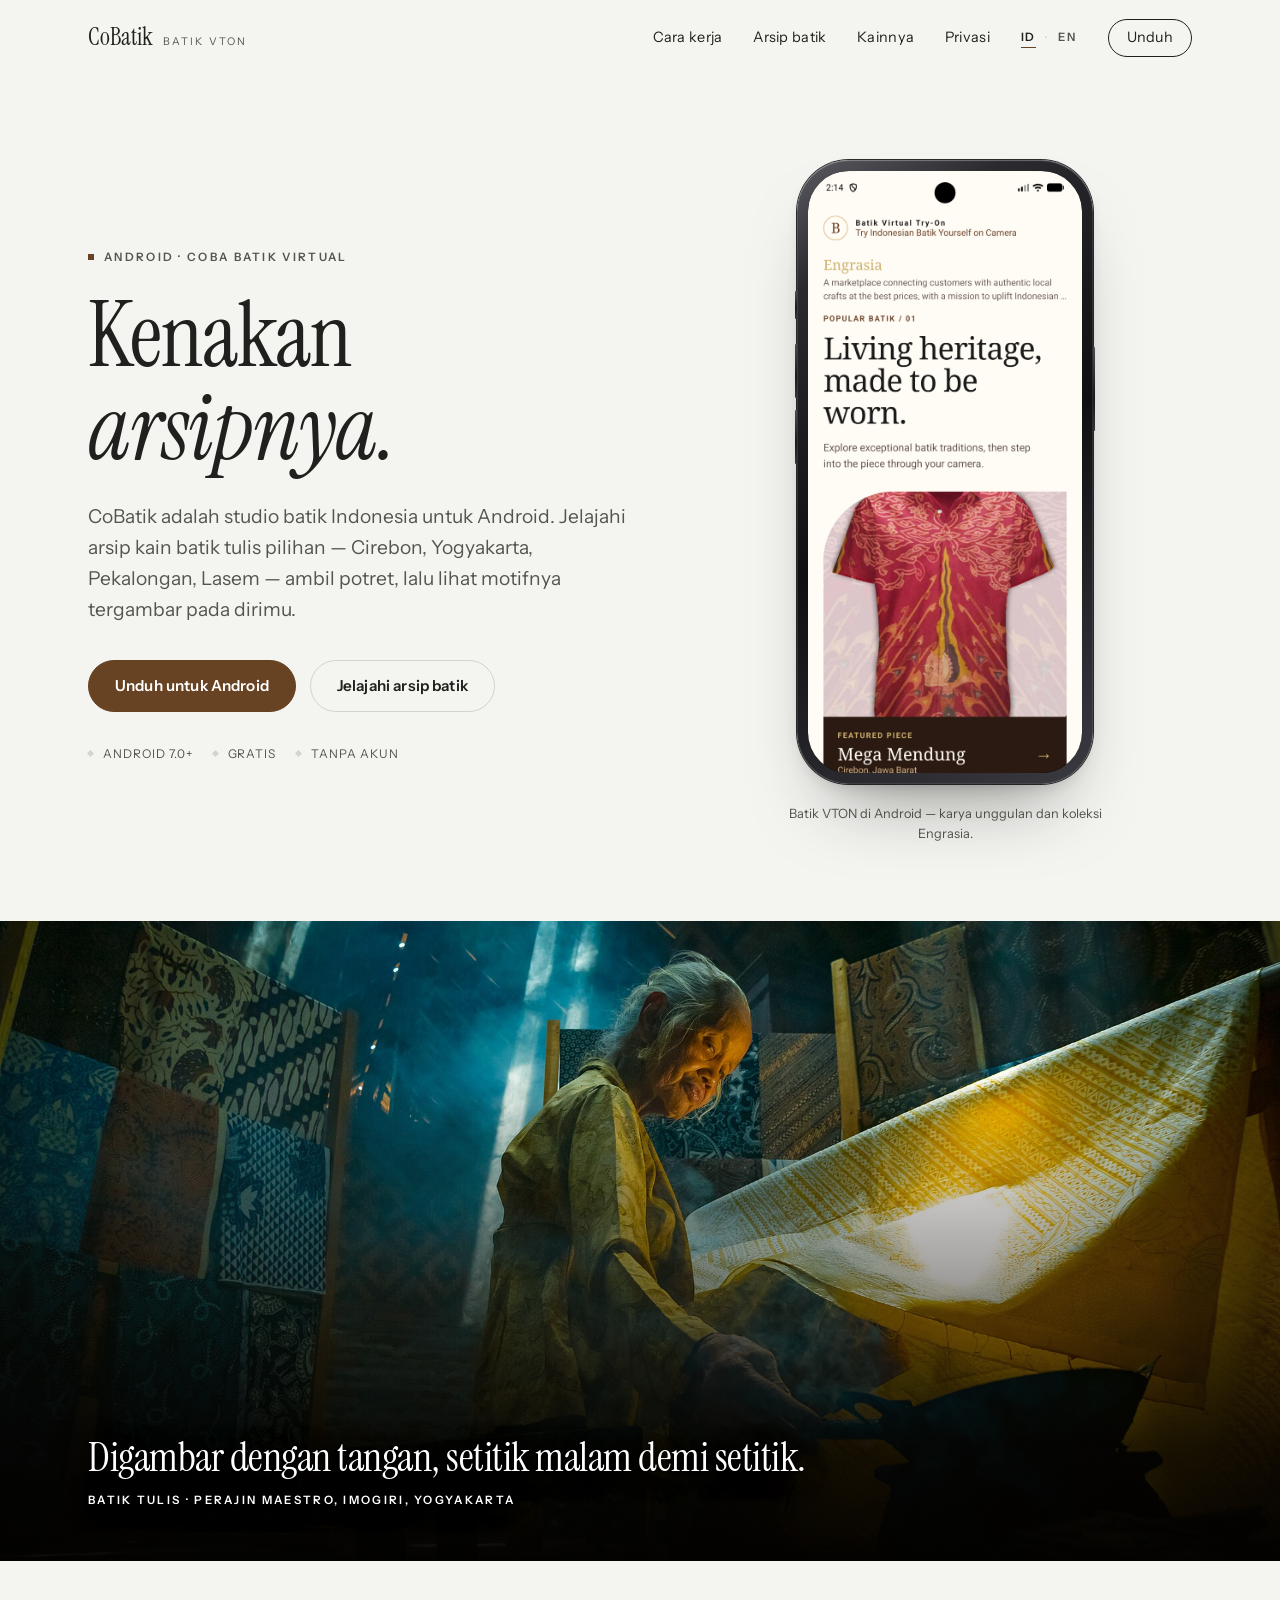
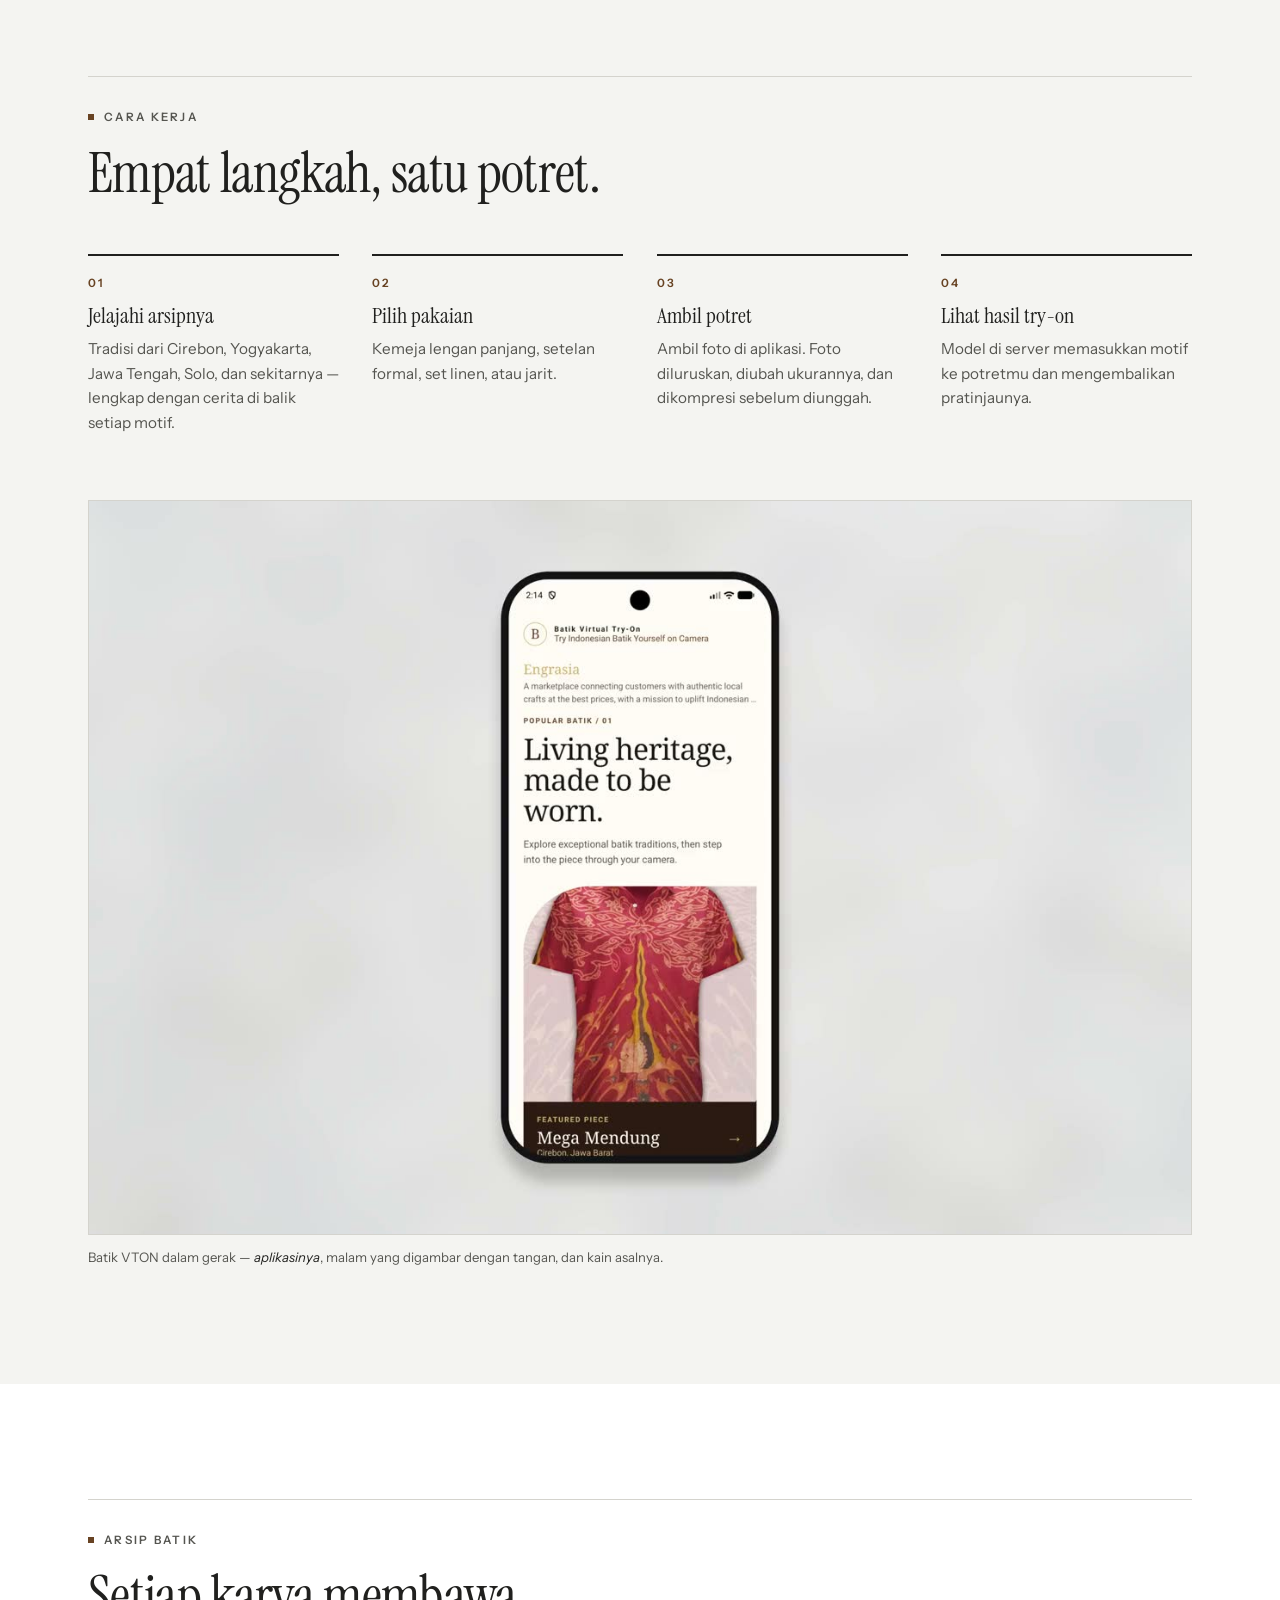
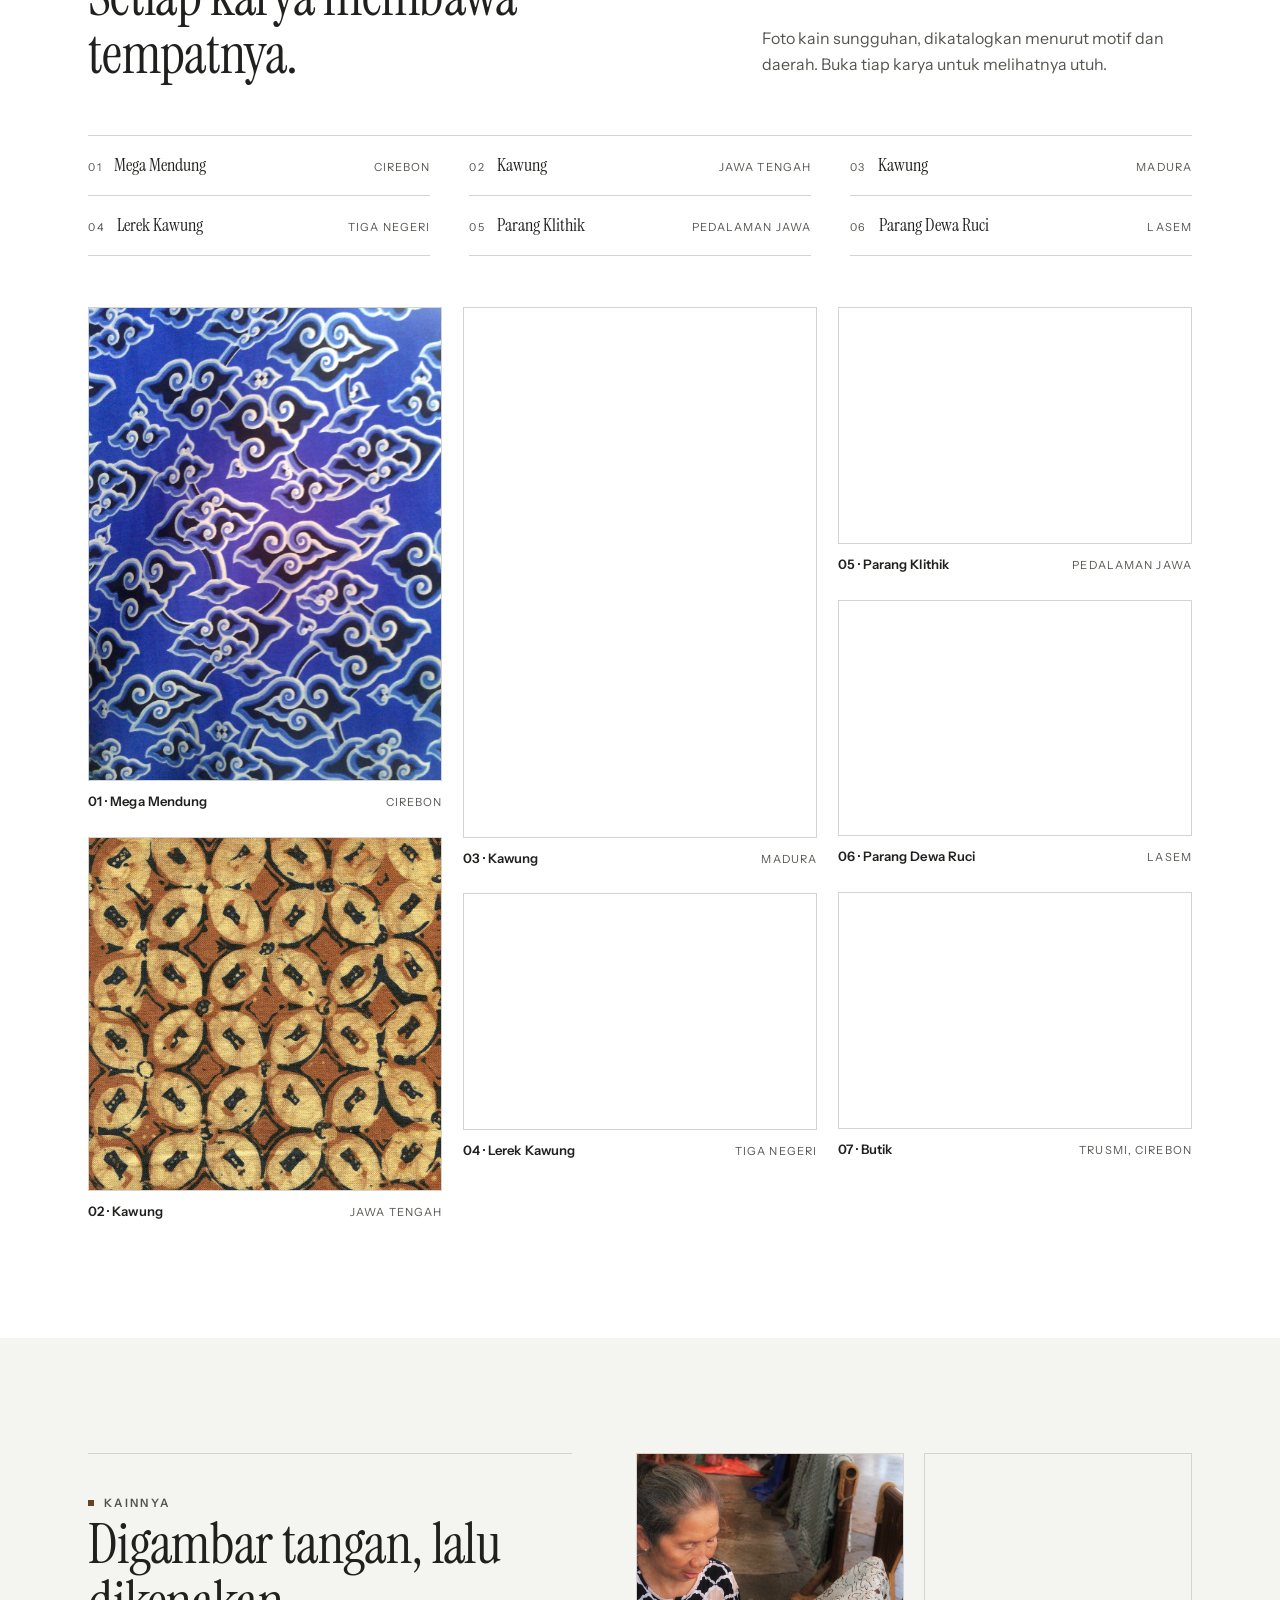
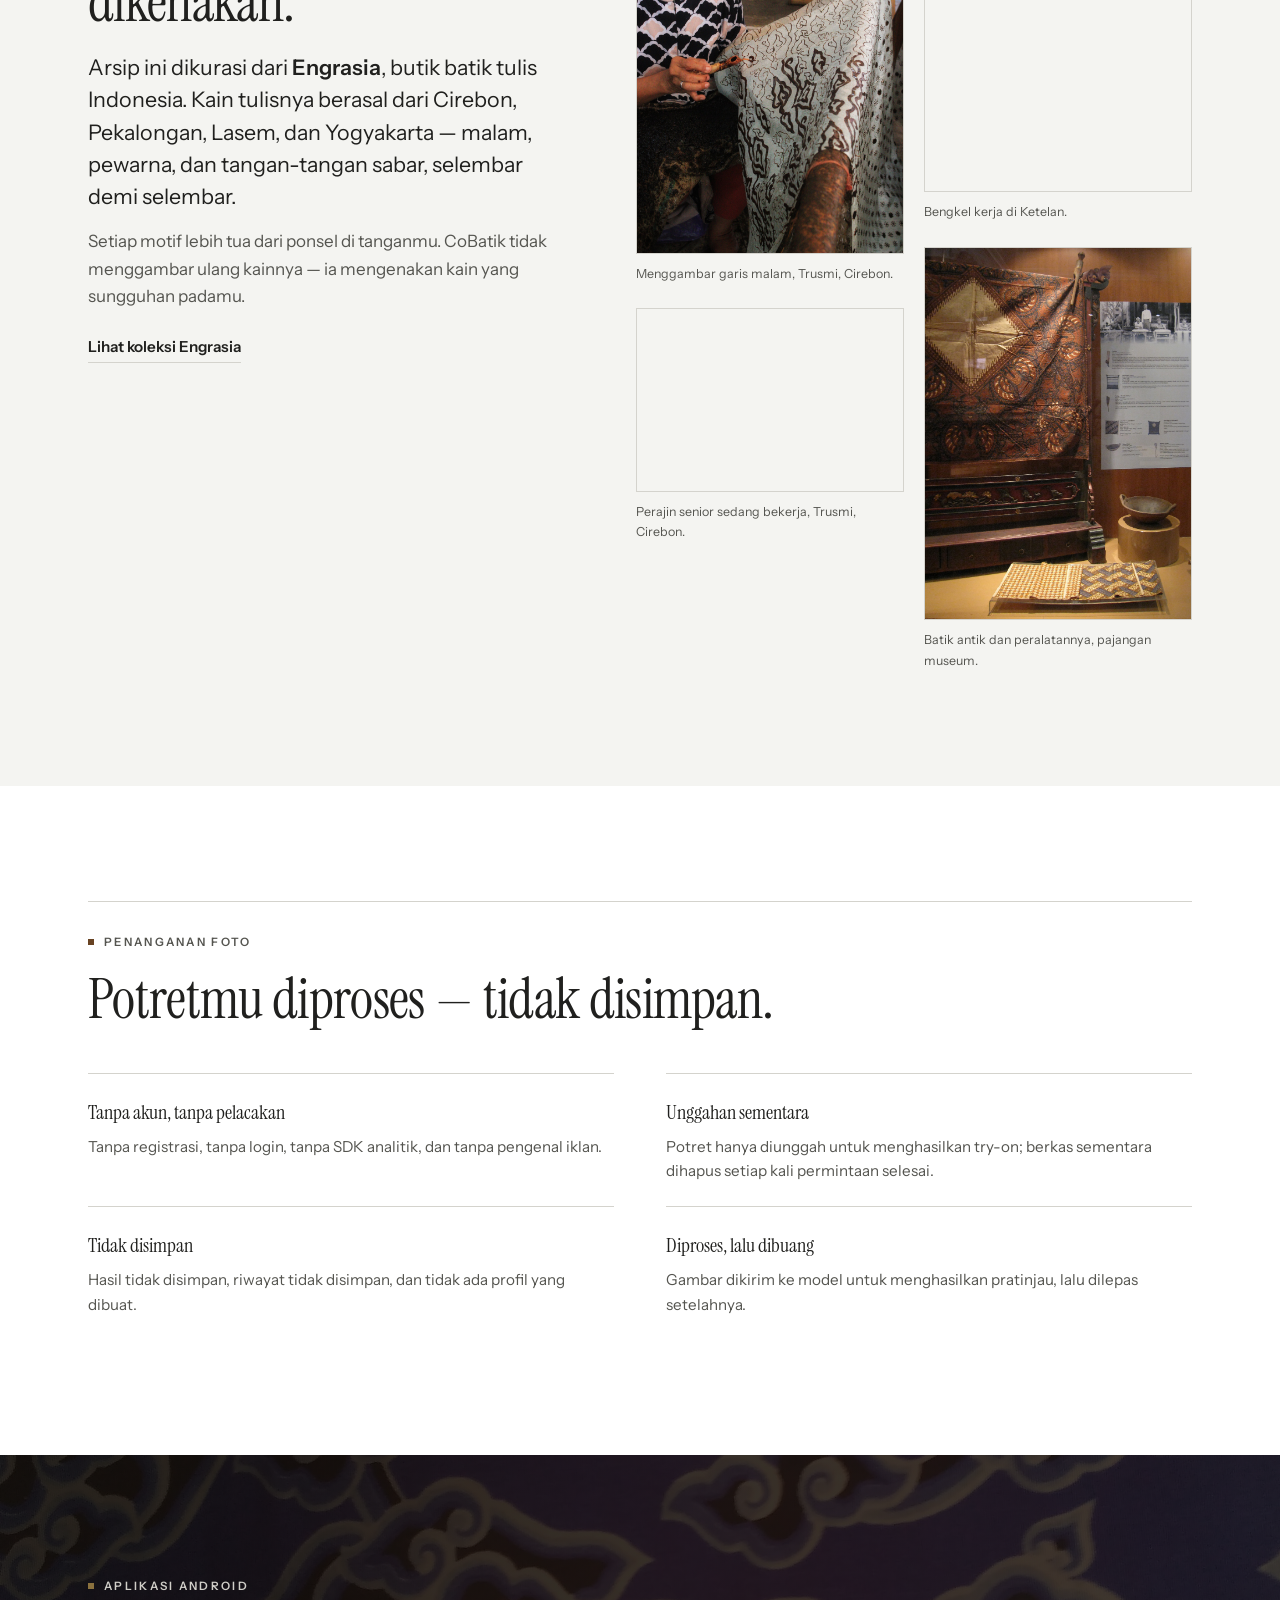
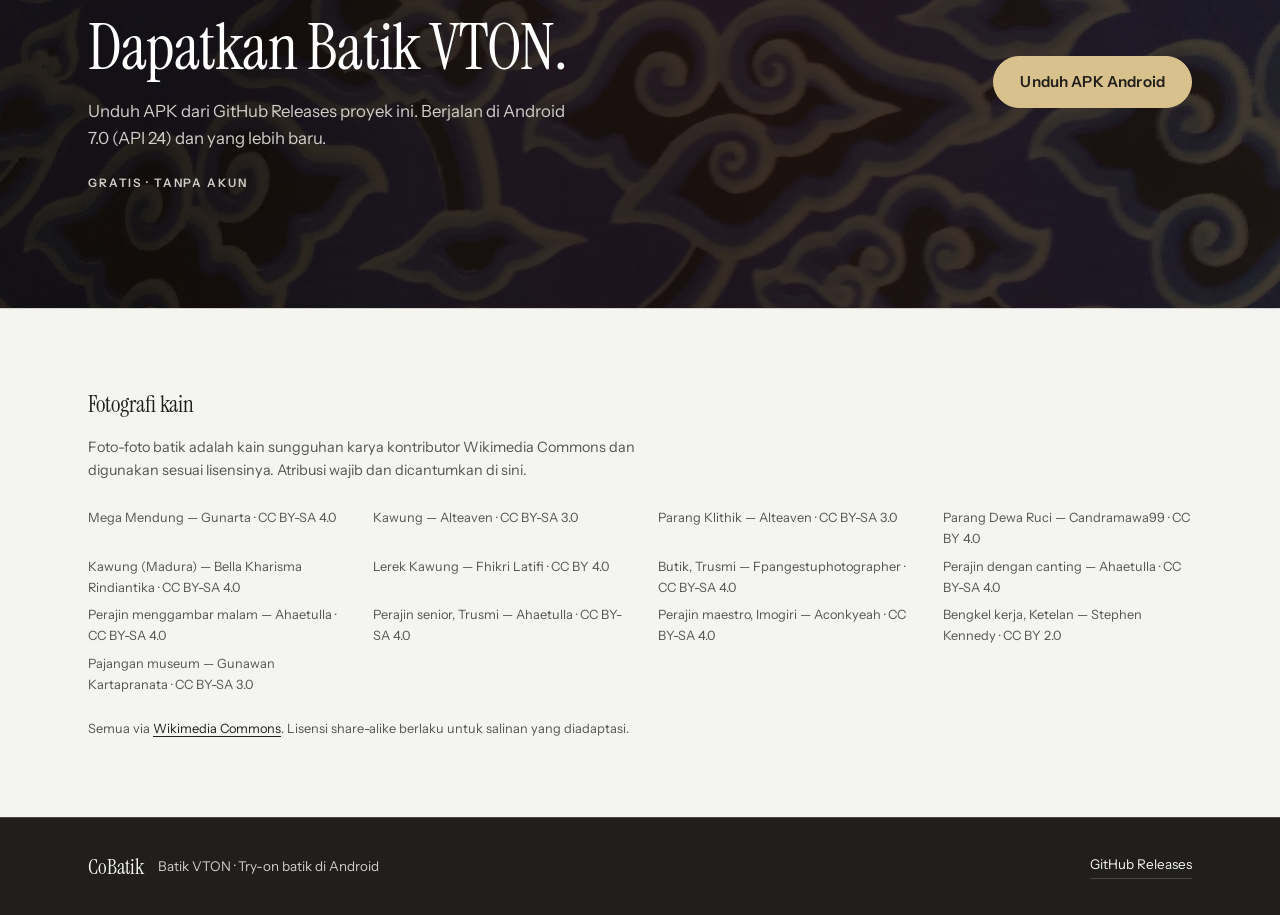
==== commit c1bf6568: "Adopt open-design visual system for both language pages - New styles.css with Instrument Serif/Sans " ====
--- a/index.html
+++ b/index.html
@@ -1,695 +1,508 @@
 <!DOCTYPE html>
 <html lang="id">
 <head>
-  <meta charset="utf-8">
-  <meta name="viewport" content="width=device-width, initial-scale=1">
-  <meta name="theme-color" content="#f4f4f1">
-  <title>CoBatik — Virtual Try-On Batik Indonesia untuk Android</title>
-  <meta name="description" content="CoBatik menghadirkan Batik VTON, aplikasi Android gratis untuk mencoba batik secara virtual. Jelajahi arsip batik Nusantara dan lihat hasil try-on di fotomu.">
-  <meta name="robots" content="index, follow, max-image-preview:large">
-  <link rel="canonical" href="https://cobatik.dream-team.works/">
-  <link rel="alternate" hreflang="id" href="https://cobatik.dream-team.works/">
-  <link rel="alternate" hreflang="en" href="https://cobatik.dream-team.works/en/">
-  <link rel="alternate" hreflang="x-default" href="https://cobatik.dream-team.works/">
-  <link rel="icon" type="image/svg+xml" href="/assets/favicon.svg">
-  <link rel="icon" type="image/png" sizes="32x32" href="/assets/favicon-32.png">
-  <link rel="apple-touch-icon" href="/assets/apple-touch-icon.png">
-  <meta property="og:type" content="website">
-  <meta property="og:site_name" content="CoBatik">
-  <meta property="og:locale" content="id_ID">
-  <meta property="og:locale:alternate" content="en_US">
-  <meta property="og:url" content="https://cobatik.dream-team.works/">
-  <meta property="og:title" content="CoBatik — Virtual Try-On Batik Indonesia untuk Android">
-  <meta property="og:description" content="CoBatik menghadirkan Batik VTON, aplikasi Android gratis untuk mencoba batik secara virtual. Jelajahi arsip batik Nusantara dan lihat hasil try-on di fotomu.">
-  <meta property="og:image" content="https://cobatik.dream-team.works/assets/og-cover.png">
-  <meta property="og:image:width" content="1200">
-  <meta property="og:image:height" content="630">
-  <meta property="og:image:alt" content="CoBatik — virtual try-on batik Indonesia untuk Android">
-  <meta name="twitter:card" content="summary_large_image">
-  <meta name="twitter:title" content="CoBatik — Virtual Try-On Batik Indonesia untuk Android">
-  <meta name="twitter:description" content="CoBatik menghadirkan Batik VTON, aplikasi Android gratis untuk mencoba batik secara virtual. Jelajahi arsip batik Nusantara dan lihat hasil try-on di fotomu.">
-  <meta name="twitter:image" content="https://cobatik.dream-team.works/assets/og-cover.png">
-  <meta name="twitter:image:alt" content="CoBatik — virtual try-on batik Indonesia untuk Android">
-  <script type="application/ld+json">
-  {
-    "@context": "https://schema.org",
-    "@graph": [
-      {
-        "@type": "WebSite",
-        "@id": "https://cobatik.dream-team.works/#website",
-        "url": "https://cobatik.dream-team.works/",
-        "name": "CoBatik",
-        "description": "CoBatik menghadirkan Batik VTON, aplikasi Android untuk mencoba batik Indonesia secara virtual.",
-        "inLanguage": "id-ID"
-      },
-      {
-        "@type": "MobileApplication",
-        "@id": "https://cobatik.dream-team.works/#app",
-        "name": "Batik VTON",
-        "alternateName": "CoBatik",
-        "description": "Aplikasi Android gratis untuk mencoba baju batik secara virtual: jelajahi arsip batik Nusantara, ambil potret, dan lihat hasil try-on.",
-        "operatingSystem": "Android 7.0+",
-        "applicationCategory": "ShoppingApplication",
-        "inLanguage": ["id", "en"],
-        "downloadUrl": "https://github.com/DaniZakaria63/batik-vton-mobile/releases",
-        "installUrl": "https://github.com/DaniZakaria63/batik-vton-mobile/releases",
-        "sameAs": ["https://github.com/DaniZakaria63/batik-vton-mobile"],
-        "screenshot": "https://cobatik.dream-team.works/assets/app-preview.png",
-        "offers": { "@type": "Offer", "price": "0", "priceCurrency": "IDR" }
-      }
-    ]
-  }
-  </script>
-  <style>
-    :root {
-      color-scheme: light;
-      --paper: #f4f4f1;
-      --surface: #ffffff;
-      --soft: #ecece8;
-      --ink: #20201e;
-      --muted: #555550;
-      --line: #d4d3cd;
-      --brown: #684323;
-      --brown-dark: #4c2d16;
-      --gold: #8a713e;
-      --night: #211f1c;
-      --night-muted: #d0cec8;
-      --content: 1200px;
-      --gutter: clamp(20px, 4vw, 48px);
-      --space-section: clamp(56px, 8vw, 96px);
-      --ease: 180ms ease-out;
-      --sans: system-ui, -apple-system, BlinkMacSystemFont, "Segoe UI", sans-serif;
-      --display: "Iowan Old Style", "Palatino Linotype", "Book Antiqua", Georgia, serif;
-      --device-frame-mid: #1d1d20;
-      --device-screen: #f7f7f8;
-      --device-system: #111214;
+<meta charset="utf-8">
+<meta name="viewport" content="width=device-width, initial-scale=1">
+<meta name="theme-color" content="#f4f4f1">
+<title>CoBatik — Coba Batik Virtual · Batik VTON untuk Android</title>
+<meta name="description" content="Kenakan arsipnya. Batik VTON dari CoBatik: aplikasi Android gratis untuk coba batik virtual dan try-on kain batik Indonesia di potretmu.">
+<meta name="robots" content="index, follow, max-image-preview:large">
+<link rel="canonical" href="https://cobatik.dream-team.works/">
+<link rel="alternate" hreflang="id" href="https://cobatik.dream-team.works/">
+<link rel="alternate" hreflang="en" href="https://cobatik.dream-team.works/en/">
+<link rel="alternate" hreflang="x-default" href="https://cobatik.dream-team.works/">
+<link rel="icon" type="image/svg+xml" href="/assets/favicon.svg">
+<link rel="icon" type="image/png" sizes="32x32" href="/assets/favicon-32.png">
+<link rel="apple-touch-icon" href="/assets/apple-touch-icon.png">
+<meta property="og:type" content="website">
+<meta property="og:site_name" content="CoBatik">
+<meta property="og:locale" content="id_ID">
+<meta property="og:locale:alternate" content="en_US">
+<meta property="og:url" content="https://cobatik.dream-team.works/">
+<meta property="og:title" content="CoBatik — Coba Batik Virtual · Batik VTON untuk Android">
+<meta property="og:description" content="Kenakan arsipnya. Batik VTON dari CoBatik: aplikasi Android gratis untuk coba batik virtual dan try-on kain batik Indonesia di potretmu.">
+<meta property="og:image" content="https://cobatik.dream-team.works/assets/og-cover.jpg">
+<meta property="og:image:width" content="1200">
+<meta property="og:image:height" content="630">
+<meta property="og:image:alt" content="CoBatik — kenakan arsipnya: kain batik Mega Mendung indigo di samping nama CoBatik.">
+<meta name="twitter:card" content="summary_large_image">
+<meta name="twitter:title" content="CoBatik — Coba Batik Virtual · Batik VTON untuk Android">
+<meta name="twitter:description" content="Kenakan arsipnya. Batik VTON dari CoBatik: aplikasi Android gratis untuk coba batik virtual dan try-on kain batik Indonesia di potretmu.">
+<meta name="twitter:image" content="https://cobatik.dream-team.works/assets/og-cover.jpg">
+<meta name="twitter:image:alt" content="CoBatik — kenakan arsipnya: kain batik Mega Mendung indigo di samping nama CoBatik.">
+<script type="application/ld+json">
+{
+  "@context": "https://schema.org",
+  "@graph": [
+    {
+      "@type": "WebSite",
+      "@id": "https://cobatik.dream-team.works/#website",
+      "url": "https://cobatik.dream-team.works/",
+      "name": "CoBatik",
+      "description": "CoBatik menghadirkan Batik VTON: kenakan arsip batik Indonesia — jelajahi arsip kain batik tulis dan coba batik secara virtual di Android.",
+      "inLanguage": "id"
+    },
+    {
+      "@type": "MobileApplication",
+      "@id": "https://cobatik.dream-team.works/#app",
+      "name": "Batik VTON",
+      "alternateName": "CoBatik",
+      "description": "Aplikasi Android gratis untuk coba batik virtual: jelajahi arsip batik Indonesia, ambil potret, dan lihat motif batik tergambar padamu.",
+      "operatingSystem": "Android 7.0+",
+      "applicationCategory": "ShoppingApplication",
+      "inLanguage": ["id", "en"],
+      "downloadUrl": "https://github.com/DaniZakaria63/batik-vton-mobile/releases",
+      "installUrl": "https://github.com/DaniZakaria63/batik-vton-mobile/releases",
+      "sameAs": ["https://github.com/DaniZakaria63/batik-vton-mobile"],
+      "screenshot": "https://cobatik.dream-team.works/assets/images/app-screen.png",
+      "offers": { "@type": "Offer", "price": "0", "priceCurrency": "IDR" }
     }
-
-    *, *::before, *::after { box-sizing: border-box; }
-    html { scroll-behavior: smooth; scroll-padding-top: 88px; }
-    body {
-      margin: 0;
-      color: var(--ink);
-      background: var(--paper);
-      font: 16px/1.65 var(--sans);
-      -webkit-font-smoothing: antialiased;
-      text-rendering: optimizeLegibility;
-    }
-    img { display: block; max-width: 100%; height: auto; }
-    a { color: inherit; }
-    button { color: inherit; font: inherit; }
-    a:focus-visible, button:focus-visible {
-      outline: 3px solid var(--gold);
-      outline-offset: 4px;
-    }
-    ::selection { color: #fff; background: var(--brown); }
-    .wrap { width: min(100% - (var(--gutter) * 2), var(--content)); margin-inline: auto; }
-    .display { font-family: var(--display); font-weight: 500; letter-spacing: -.045em; }
-    .eyebrow {
-      margin: 0;
-      color: var(--brown);
-      font-size: 12px;
-      font-weight: 700;
-      letter-spacing: .14em;
-      line-height: 1.5;
-      text-transform: uppercase;
-    }
-    .skip-link {
-      position: fixed;
-      z-index: 100;
-      top: 8px;
-      left: 8px;
-      padding: 12px 16px;
-      transform: translateY(-150%);
-      color: #fff;
-      background: var(--ink);
-    }
-    .skip-link:focus { transform: translateY(0); }
-
-    .site-header {
-      position: sticky;
-      z-index: 20;
-      top: 0;
-      border-bottom: 1px solid var(--line);
-      background: var(--paper);
-    }
-    .header-inner {
-      min-height: 76px;
-      display: flex;
-      align-items: center;
-      justify-content: space-between;
-      gap: 28px;
-    }
-    .brand {
-      display: inline-flex;
-      align-items: baseline;
-      gap: 10px;
-      color: var(--ink);
-      text-decoration: none;
-      white-space: nowrap;
-    }
-    .brand-name { font-size: 23px; font-weight: 720; letter-spacing: -.075em; }
-    .brand-note { color: var(--muted); font-size: 11px; letter-spacing: .045em; }
-    .header-right { display: flex; align-items: center; gap: clamp(18px, 2.5vw, 34px); }
-    .header-actions { display: flex; align-items: center; gap: 16px; }
-    .lang-switch {
-      display: inline-flex;
-      align-items: center;
-      gap: 7px;
-      font-size: 13px;
-      font-weight: 650;
-      letter-spacing: .02em;
-    }
-    .lang-switch a { color: var(--muted); text-decoration: none; transition: color var(--ease); }
-    .lang-switch a:hover { color: var(--brown-dark); }
-    .lang-switch a[aria-current="page"] { color: var(--ink); }
-    .lang-switch .lang-sep { color: var(--line); }
-    .site-nav { display: flex; align-items: center; gap: clamp(18px, 2.5vw, 34px); }
-    .site-nav a {
-      color: var(--muted);
-      font-size: 14px;
-      text-decoration: none;
-      transition: color var(--ease);
-    }
-    .site-nav a:hover { color: var(--brown-dark); }
-    .site-nav a.nav-download { color: var(--brown); font-weight: 700; }
-    .menu-toggle {
-      display: none;
-      width: 44px;
-      height: 44px;
-      align-items: center;
-      justify-content: center;
-      border: 1px solid var(--line);
-      background: transparent;
-      cursor: pointer;
-    }
-    .menu-glyph { display: grid; gap: 5px; }
-    .menu-glyph span { display: block; width: 20px; height: 2px; background: currentColor; }
-
-    .hero { padding-block: clamp(48px, 7vw, 88px) var(--space-section); }
-    .hero-grid {
-      display: grid;
-      grid-template-columns: minmax(0, 1fr) minmax(260px, .72fr);
-      align-items: center;
-      gap: clamp(48px, 8vw, 112px);
-    }
-    .hero-copy { max-width: 650px; }
-    .hero h1 {
-      max-width: 13ch;
-      margin: 18px 0 22px;
-      font-size: clamp(44px, 6.4vw, 78px);
-      line-height: 1.01;
-    }
-    .hero-lead {
-      max-width: 58ch;
-      margin: 0;
-      color: var(--muted);
-      font-size: clamp(17px, 1.5vw, 19px);
-      line-height: 1.65;
-    }
-    .hero-actions { display: flex; flex-wrap: wrap; gap: 12px; margin-top: 30px; }
-    .button {
-      min-height: 48px;
-      display: inline-flex;
-      align-items: center;
-      justify-content: center;
-      padding: 12px 20px;
-      border: 1px solid var(--brown);
-      border-radius: 2px;
-      color: #fff;
-      background: var(--brown);
-      font-size: 14px;
-      font-weight: 680;
-      line-height: 1.3;
-      text-align: center;
-      text-decoration: none;
-      transition: color var(--ease), background var(--ease), border-color var(--ease);
-    }
-    .button:hover { border-color: var(--brown-dark); background: var(--brown-dark); }
-    .button-secondary { color: var(--ink); background: transparent; border-color: #8e8b83; }
-    .button-secondary:hover { color: #fff; border-color: var(--ink); background: var(--ink); }
-    .app-facts {
-      display: flex;
-      flex-wrap: wrap;
-      gap: 8px 20px;
-      margin: 24px 0 0;
-      padding: 16px 0 0;
-      border-top: 1px solid var(--line);
-      color: var(--muted);
-      font-size: 13px;
-      list-style: none;
-    }
-    .app-facts li { white-space: nowrap; }
-    .app-figure { width: min(100%, 344px); justify-self: center; margin: 0; }
-    .preview-device {
-      position: relative;
-      isolation: isolate;
-      width: min(100%, 344px);
-      aspect-ratio: 344 / 738;
-      margin-inline: auto;
-      border-radius: clamp(38px, 13.5vw, 50px);
-      background:
-        linear-gradient(145deg, rgba(255,255,255,.18), transparent 17%),
-        linear-gradient(160deg, #3a3a3d 0%, var(--device-frame-mid) 47%, #09090b 100%);
-      box-shadow:
-        inset 0 0 0 1px rgba(255,255,255,.13),
-        inset 0 0 0 2px rgba(0,0,0,.9),
-        0 24px 48px -18px rgba(0,0,0,.42),
-        0 8px 20px -10px rgba(0,0,0,.28);
-    }
-    .preview-device::before,
-    .preview-device::after {
-      content: "";
-      position: absolute;
-      z-index: 2;
-      top: 12%;
-      bottom: 12%;
-      width: 3px;
-      border-radius: 3px;
-      background: linear-gradient(to bottom, transparent, rgba(255,255,255,.13) 12%, transparent 22%, transparent 78%, rgba(255,255,255,.08) 90%, transparent);
-      pointer-events: none;
-    }
-    .preview-device::before { left: -1px; }
-    .preview-device::after { right: -1px; }
-    .preview-hardware-button {
-      position: absolute;
-      z-index: 3;
-      width: 4px;
-      border-radius: 3px;
-      background: linear-gradient(90deg, #050506, #242428 58%, #08080a);
-      box-shadow: inset 0 1px rgba(255,255,255,.08);
-    }
-    .preview-hardware-button.silent { left: -3px; top: 20%; height: 4%; }
-    .preview-hardware-button.volume-up { left: -3px; top: 26%; height: 7.1%; }
-    .preview-hardware-button.volume-down { left: -3px; top: 34%; height: 7.1%; }
-    .preview-hardware-button.power { right: -3px; top: 29%; height: 12%; }
-    .preview-device-screen {
-      position: absolute;
-      inset: 1.626% 3.488%;
-      overflow: hidden;
-      border-radius: clamp(30px, 11vw, 40px);
-      background: var(--device-screen);
-    }
-    .preview-device-screen img { display: block; width: 100%; max-width: none; height: auto; }
-    .preview-status-bar {
-      position: absolute;
-      z-index: 4;
-      top: 0;
-      left: 7%;
-      right: 7%;
-      display: flex;
-      align-items: flex-start;
-      justify-content: space-between;
-      padding-top: 2.5%;
-      color: var(--device-system);
-      font-size: 12px;
-      font-weight: 650;
-      line-height: 1;
-      pointer-events: none;
-    }
-    .preview-status-icons { display: inline-flex; align-items: center; gap: 4px; }
-    .preview-status-icons svg { display: block; width: 14px; height: 10px; fill: currentColor; }
-    .preview-status-icons .battery { width: 20px; }
-    .preview-dynamic-island {
-      position: absolute;
-      z-index: 5;
-      top: 1.2%;
-      left: 50%;
-      width: 32%;
-      height: 4.2%;
-      transform: translateX(-50%);
-      border-radius: 999px;
-      background: #000;
-      box-shadow: inset 0 -1px 1px rgba(255,255,255,.05);
-      pointer-events: none;
-    }
-    .preview-home-indicator {
-      position: absolute;
-      z-index: 5;
-      left: 50%;
-      bottom: 1.1%;
-      width: 34%;
-      height: 5px;
-      transform: translateX(-50%);
-      border-radius: 999px;
-      background: var(--device-system);
-      opacity: .9;
-      pointer-events: none;
-    }
-    .app-figure figcaption { margin-top: 12px; color: var(--muted); font-size: 12px; letter-spacing: .025em; }
-
-    .section { padding-block: var(--space-section); border-top: 1px solid var(--line); }
-    .section-surface { background: var(--surface); }
-    .section-soft { background: var(--soft); }
-    .section-heading { max-width: 720px; margin-bottom: 36px; }
-    .section-heading h2 {
-      margin: 12px 0 0;
-      font-size: clamp(32px, 4.5vw, 52px);
-      line-height: 1.08;
-    }
-    .section-heading > p:last-child { max-width: 64ch; margin: 16px 0 0; color: var(--muted); }
-
-    .steps {
-      display: grid;
-      grid-template-columns: repeat(4, minmax(0, 1fr));
-      gap: 24px;
-      margin: 0;
-      padding: 0;
-      list-style: none;
-    }
-    .step { min-width: 0; padding-top: 18px; border-top: 1px solid var(--gold); }
-    .step-number { display: block; color: var(--brown); font: 500 18px/1 var(--display); }
-    .step h3 { margin: 18px 0 8px; font-size: 18px; line-height: 1.3; }
-    .step p { margin: 0; color: var(--muted); font-size: 15px; }
-
-    .archive-layout {
-      display: grid;
-      grid-template-columns: minmax(0, .9fr) minmax(0, 1.1fr);
-      gap: clamp(36px, 7vw, 96px);
-      align-items: start;
-    }
-    .archive-layout .section-heading { margin: 0; }
-    .archive-details { display: grid; gap: 26px; }
-    .detail-row {
-      display: grid;
-      grid-template-columns: minmax(120px, .55fr) minmax(0, 1fr);
-      gap: 20px;
-      padding-top: 16px;
-      border-top: 1px solid var(--line);
-    }
-    .detail-row h3 { margin: 0; font-size: 15px; }
-    .detail-row p { margin: 0; color: var(--muted); }
-    .motif-list { margin-top: 24px; color: var(--brown-dark); font-size: 14px; font-weight: 650; }
-
-    .process-band {
-      display: grid;
-      grid-template-columns: minmax(180px, .55fr) minmax(0, 1.45fr);
-      gap: clamp(24px, 6vw, 80px);
-      align-items: start;
-      padding-block: 32px;
-      border-top: 1px solid var(--line);
-      border-bottom: 1px solid var(--line);
-    }
-    .process-band h2 { margin: 0; font-size: clamp(24px, 3vw, 34px); line-height: 1.15; }
-    .process-band p { max-width: 66ch; margin: 0; color: var(--muted); }
-    .process-band strong { color: var(--ink); }
-
-    .merchant-layout {
-      display: grid;
-      grid-template-columns: minmax(0, 1fr) minmax(220px, .62fr);
-      gap: clamp(40px, 8vw, 110px);
-      align-items: center;
-    }
-    .merchant-layout .section-heading { margin: 0; }
-    .merchant-note {
-      padding: 20px 0 20px 24px;
-      border-left: 2px solid var(--gold);
-    }
-    .merchant-note p { margin: 0; color: var(--muted); }
-    .merchant-note a { display: inline-block; margin-top: 18px; color: var(--brown); font-weight: 700; text-underline-offset: 4px; }
-
-    .privacy-grid {
-      display: grid;
-      grid-template-columns: repeat(2, minmax(0, 1fr));
-      gap: 0 36px;
-      margin: 0;
-    }
-    .privacy-item { padding: 20px 0; border-top: 1px solid var(--line); }
-    .privacy-item h3 { margin: 0 0 6px; font-size: 17px; }
-    .privacy-item p { margin: 0; color: var(--muted); }
-
-    .download {
-      padding-block: clamp(64px, 9vw, 112px);
-      color: #f8f7f4;
-      background: var(--night);
-    }
-    .download-inner { display: grid; grid-template-columns: minmax(0, 1fr) auto; align-items: end; gap: 40px; }
-    .download .eyebrow { color: #d2bd8a; }
-    .download h2 { max-width: 14ch; margin: 14px 0 12px; font-size: clamp(36px, 5vw, 58px); line-height: 1.04; }
-    .download p { max-width: 60ch; margin: 0; color: var(--night-muted); }
-    .download .button { min-width: 190px; color: var(--night); border-color: #d8c18c; background: #d8c18c; }
-    .download .button:hover { color: var(--night); border-color: #efe1bf; background: #efe1bf; }
-    .download-meta { margin-top: 18px !important; font-size: 13px; }
-
-    .site-footer { padding-block: 24px; background: var(--night); border-top: 1px solid #4b4842; color: var(--night-muted); }
-    .footer-inner { display: flex; flex-wrap: wrap; align-items: center; justify-content: space-between; gap: 16px 24px; }
-    .footer-brand { color: #fff; font-size: 15px; font-weight: 700; letter-spacing: -.035em; }
-    .footer-inner p { margin: 0; font-size: 12px; }
-    .footer-inner a { color: #e3d4b1; font-size: 13px; text-underline-offset: 3px; }
-
-    @media (max-width: 900px) {
-      .hero-grid { grid-template-columns: minmax(0, 1fr) minmax(230px, .68fr); gap: 40px; }
-      .steps { grid-template-columns: repeat(2, minmax(0, 1fr)); row-gap: 32px; }
-    }
-    @media (max-width: 700px) {
-      .header-inner { min-height: 68px; }
-      .menu-toggle { display: inline-flex; }
-      .site-nav {
-        position: absolute;
-        top: 100%;
-        left: 0;
-        right: 0;
-        display: none;
-        align-items: stretch;
-        gap: 0;
-        padding: 8px var(--gutter) 18px;
-        border-bottom: 1px solid var(--line);
-        background: var(--paper);
-      }
-      .site-nav.is-open { display: flex; flex-direction: column; }
-      .site-nav a { min-height: 48px; display: flex; align-items: center; border-top: 1px solid var(--line); }
-      .site-nav a.nav-download { border-top: 0; }
-      .hero-grid { grid-template-columns: 1fr; gap: 40px; }
-      .hero-copy { max-width: 620px; }
-      .app-figure { width: min(100%, 320px); }
-      .archive-layout, .merchant-layout { grid-template-columns: 1fr; gap: 32px; }
-      .process-band { grid-template-columns: 1fr; gap: 12px; }
-      .download-inner { grid-template-columns: 1fr; align-items: start; gap: 28px; }
-    }
-    @media (max-width: 540px) {
-      .brand-note { display: none; }
-      .hero h1 { max-width: 11ch; font-size: clamp(42px, 12vw, 58px); }
-      .hero-actions { align-items: stretch; flex-direction: column; }
-      .hero-actions .button { width: 100%; }
-      .steps, .privacy-grid { grid-template-columns: 1fr; }
-      .detail-row { grid-template-columns: 1fr; gap: 6px; }
-      .merchant-note { padding-left: 18px; }
-      .footer-inner { align-items: flex-start; flex-direction: column; }
-    }
-    @media (prefers-reduced-motion: reduce) {
-      *, *::before, *::after { scroll-behavior: auto !important; transition-duration: .01ms !important; animation-duration: .01ms !important; animation-iteration-count: 1 !important; }
-    }
-  </style>
+  ]
+}
+</script>
+<link rel="preload" as="image" href="/assets/images/app-screen.png">
+<link rel="stylesheet" href="/assets/fonts/fonts.css">
+<link rel="stylesheet" href="/assets/css/styles.css">
 </head>
 <body>
-  <a class="skip-link" href="#main">Lewati ke konten</a>
-  <header class="site-header">
-    <div class="wrap header-inner">
-      <a class="brand" href="#top" aria-label="Beranda CoBatik">
-        <span class="brand-name">CoBatik</span>
-        <span class="brand-note">Coba batik virtual</span>
-      </a>
-      <div class="header-right">
-        <nav class="site-nav" id="site-nav" aria-label="Navigasi utama">
-          <a href="#how">Cara kerja</a>
-          <a href="#archive">Arsip batik</a>
-          <a href="#privacy">Privasi</a>
-          <a class="nav-download" href="#download">Unduh Android</a>
-        </nav>
-        <div class="header-actions">
-          <div class="lang-switch" role="group" aria-label="Bahasa">
-            <a href="/" hreflang="id" lang="id" aria-current="page">ID</a>
-            <span class="lang-sep" aria-hidden="true">/</span>
-            <a href="/en/" hreflang="en" lang="en">EN</a>
-          </div>
-          <button class="menu-toggle" type="button" aria-label="Buka navigasi" aria-expanded="false" aria-controls="site-nav">
-            <span class="menu-glyph" aria-hidden="true"><span></span><span></span><span></span></span>
-          </button>
+<a class="skip-link" href="#main">Lewati ke konten</a>
+
+<header class="site-header" data-od-id="site-header">
+  <div class="wrap header-inner">
+    <a class="brand" href="#top" aria-label="Beranda CoBatik">
+      <span class="brand-name">CoBatik</span>
+      <span class="brand-note">Batik&nbsp;VTON</span>
+    </a>
+    <button class="menu-toggle" type="button" aria-label="Buka navigasi" aria-expanded="false" aria-controls="site-nav">
+      <span class="menu-glyph" aria-hidden="true"><span></span><span></span></span>
+    </button>
+    <nav class="site-nav" id="site-nav" aria-label="Navigasi utama">
+      <a href="#how">Cara kerja</a>
+      <a href="#archive">Arsip batik</a>
+      <a href="#craft">Kainnya</a>
+      <a href="#privacy">Privasi</a>
+      <div class="lang-switch" role="group" aria-label="Pilih bahasa">
+        <a href="/" hreflang="id" lang="id" aria-current="page">ID</a>
+        <span class="lang-sep" aria-hidden="true">·</span>
+        <a href="/en/" hreflang="en" lang="en">EN</a>
+      </div>
+      <a class="nav-cta" href="#download">Unduh</a>
+    </nav>
+  </div>
+</header>
+
+<main id="main">
+
+  <!-- ── Hero ─────────────────────────────────────────────── -->
+  <section class="hero" id="top" aria-labelledby="hero-title" data-od-id="hero">
+    <div class="wrap hero-grid">
+      <div class="hero-copy">
+        <p class="eyebrow">Android · Coba batik virtual</p>
+        <h1 class="display hero-title" id="hero-title" data-od-id="hero-title">
+          Kenakan<br><em>arsipnya.</em>
+        </h1>
+        <p class="hero-lead">
+          CoBatik adalah studio batik Indonesia untuk Android. Jelajahi arsip kain batik
+          tulis pilihan — Cirebon, Yogyakarta, Pekalongan, Lasem — ambil potret, lalu lihat
+          motifnya tergambar pada dirimu.
+        </p>
+        <div class="hero-actions">
+          <a class="btn btn-primary" href="#download" data-od-id="hero-cta-download">Unduh untuk Android</a>
+          <a class="btn btn-ghost" href="#archive">Jelajahi arsip batik</a>
         </div>
-      </div>
-    </div>
-  </header>
-
-  <main id="main">
-    <section class="hero" id="top" aria-labelledby="hero-title">
-      <div class="wrap hero-grid">
-        <div class="hero-copy">
-          <p class="eyebrow">Android · Coba batik virtual</p>
-          <h1 class="display" id="hero-title">Coba batik Indonesia secara virtual.</h1>
-          <p class="hero-lead">CoBatik mempersembahkan Batik VTON, aplikasi Android untuk menjelajahi arsip batik pilihan, mengambil potret, dan melihat pratinjau tampilan batik yang dihasilkan oleh model AI di server.</p>
-          <div class="hero-actions">
-            <a class="button" href="#download">Unduh APK Android</a>
-            <a class="button button-secondary" href="#how">Lihat cara kerjanya</a>
-          </div>
-          <ul class="app-facts" aria-label="Detail aplikasi">
-            <li>Android 7.0+ (API 24)</li>
-            <li>Gratis</li>
-            <li>Tanpa akun</li>
-          </ul>
-        </div>
-        <figure class="app-figure">
-          <div class="preview-device" role="img" aria-label="Pratinjau aplikasi Android Batik VTON di dalam bingkai iPhone">
-            <span class="preview-hardware-button silent" aria-hidden="true"></span>
-            <span class="preview-hardware-button volume-up" aria-hidden="true"></span>
-            <span class="preview-hardware-button volume-down" aria-hidden="true"></span>
-            <span class="preview-hardware-button power" aria-hidden="true"></span>
-            <div class="preview-device-screen">
-              <img src="/assets/app-preview.png" width="1280" height="2856" alt="Pratinjau aplikasi Batik VTON di Android untuk coba batik virtual" fetchpriority="high" decoding="async">
-              <div class="preview-status-bar" aria-hidden="true">
-                <span>9:41</span>
-                <span class="preview-status-icons">
-                  <svg viewBox="0 0 18 12"><path d="M1 10.5h2V8H1v2.5Zm4 0h2V5.5H5v5Zm4 0h2V3H9v7.5Zm4 0h2V.5h-2v10Z"/></svg>
-                  <svg viewBox="0 0 18 12"><path d="M9 11.2 7.2 9.4a2.55 2.55 0 0 1 3.6 0L9 11.2Zm4.1-4.1-1.35 1.35a3.9 3.9 0 0 0-5.5 0L4.9 7.1a5.8 5.8 0 0 1 8.2 0Zm3-3-1.35 1.35a8.15 8.15 0 0 0-11.5 0L1.9 4.1a10.05 10.05 0 0 1 14.2 0Z"/></svg>
-                  <svg class="battery" viewBox="0 0 27 12"><path fill-rule="evenodd" d="M2.5 1h19A2.5 2.5 0 0 1 24 3.5v5a2.5 2.5 0 0 1-2.5 2.5h-19A2.5 2.5 0 0 1 0 8.5v-5A2.5 2.5 0 0 1 2.5 1Zm0 1A1.5 1.5 0 0 0 1 3.5v5A1.5 1.5 0 0 0 2.5 10h19A1.5 1.5 0 0 0 23 8.5v-5A1.5 1.5 0 0 0 21.5 2h-19Zm.5 1h17.5A1.5 1.5 0 0 1 22 4.5v3A1.5 1.5 0 0 1 20.5 9H3V3Zm22 1.5a1.5 1.5 0 0 1 0 3v-3Z"/></svg>
-                </span>
-              </div>
-              <div class="preview-dynamic-island" aria-hidden="true"></div>
-              <div class="preview-home-indicator" aria-hidden="true"></div>
-            </div>
-          </div>
-          <figcaption>Pratinjau aplikasi Android di dalam bingkai iPhone</figcaption>
-        </figure>
-      </div>
-    </section>
-
-    <section class="section section-surface" id="how" aria-labelledby="how-title">
-      <div class="wrap">
-        <div class="section-heading">
-          <p class="eyebrow">Cara kerja / 01</p>
-          <h2 class="display" id="how-title">Dari arsip batik ke pratinjau pribadi.</h2>
-          <p>Pilih kain, ambil potret di aplikasi, lalu lihat batik pilihan tergambar pada fotomu.</p>
-        </div>
-        <ol class="steps">
-          <li class="step">
-            <span class="step-number">01</span>
-            <h3>Jelajahi arsip</h3>
-            <p>Telusuri tradisi batik dari Cirebon, Yogyakarta, Jawa Tengah, Solo, dan lainnya.</p>
-          </li>
-          <li class="step">
-            <span class="step-number">02</span>
-            <h3>Pilih pakaian</h3>
-            <p>Pilih kemeja lengan panjang, setelan formal, set linen, atau jarit.</p>
-          </li>
-          <li class="step">
-            <span class="step-number">03</span>
-            <h3>Ambil potret</h3>
-            <p>Ambil foto di aplikasi. Orientasi diperbaiki, ukuran disesuaikan, dan gambar dikompresi sebelum diunggah.</p>
-          </li>
-          <li class="step">
-            <span class="step-number">04</span>
-            <h3>Lihat hasil try-on</h3>
-            <p>Model di server memvisualisasikan batik pilihan pada potretmu, lalu mengirimkan pratinjau.</p>
-          </li>
-        </ol>
-      </div>
-    </section>
-
-    <section class="section" id="archive" aria-labelledby="archive-title">
-      <div class="wrap archive-layout">
-        <div class="section-heading">
-          <p class="eyebrow">Arsip batik / 02</p>
-          <h2 class="display" id="archive-title">Setiap kain membawa tempat dan cerita.</h2>
-          <p>Arsip pilihan ini menyandingkan kain batik dengan asal daerah, kisah, dan maknanya.</p>
-          <p class="motif-list">Mega Mendung · Sawunggaling · Tugu Kembang Kreasi · Burung Hong</p>
-        </div>
-        <div class="archive-details">
-          <div class="detail-row">
-            <h3>Daerah</h3>
-            <p>Cirebon, Yogyakarta, Jawa Tengah, Solo, dan tradisi batik lainnya.</p>
-          </div>
-          <div class="detail-row">
-            <h3>Pakaian</h3>
-            <p>Kemeja lengan panjang, setelan formal, set linen, dan jarit.</p>
-          </div>
-          <div class="detail-row">
-            <h3>Try-on virtual</h3>
-            <p>Aplikasi menggunakan FASHN VTON 1.5 di server. Halaman proyek mencatat bahwa model try-on membutuhkan memori GPU, sehingga pembuatan gambar dilakukan di luar ponsel.</p>
+        <ul class="facts" aria-label="Detail aplikasi">
+          <li>Android 7.0+</li>
+          <li>Gratis</li>
+          <li>Tanpa akun</li>
+        </ul>
+      </div>
+
+      <figure class="device-figure" data-od-id="hero-device">
+        <div class="iphone">
+          <span class="iphone-btn iphone-btn--silent" aria-hidden="true"></span>
+          <span class="iphone-btn iphone-btn--volup" aria-hidden="true"></span>
+          <span class="iphone-btn iphone-btn--voldown" aria-hidden="true"></span>
+          <span class="iphone-btn iphone-btn--power" aria-hidden="true"></span>
+          <div class="iphone-screen">
+            <img src="/assets/images/app-screen.png" width="1280" height="2813" alt="Layar utama aplikasi Batik VTON: tampilan koleksi Engrasia di atas foto kemeja batik Mega Mendung merah dan keemasan, karya unggulan berlabel Cirebon, Jawa Barat." fetchpriority="high" decoding="async">
           </div>
         </div>
-      </div>
-    </section>
-
-    <section class="section section-soft" id="boutique" aria-labelledby="boutique-title">
-      <div class="wrap merchant-layout">
-        <div class="section-heading">
-          <p class="eyebrow">Butik pilihan / 03</p>
-          <h2 class="display" id="boutique-title">Dipilih dari Engrasia.</h2>
-          <p>Halaman proyek menggambarkan arsip ini sebagai hasil kurasi dari Engrasia, butik batik tulis Indonesia, dengan kain tulis tangan dari Cirebon, Pekalongan, Lasem, dan Yogyakarta yang dipilih dari koleksi aslinya.</p>
+        <figcaption class="device-cap">Batik VTON di Android — karya unggulan dan koleksi Engrasia.</figcaption>
+      </figure>
+    </div>
+  </section>
+
+  <!-- ── Cinematic plate ──────────────────────────────────── -->
+  <section class="plate" aria-labelledby="plate-cap" data-od-id="plate-imogiri">
+    <img class="plate-img" src="/assets/images/maestro-batik-tulis-di-imogiri.jpg" width="1920" height="1280"
+         alt="Perajin batik maestro bekerja di antara berkas cahaya dan asap yang membubung; sehelai kain berlapis malam bersinar keemasan di depannya." decoding="async">
+    <div class="wrap plate-inner">
+      <p class="plate-cap display" id="plate-cap">Digambar dengan tangan, setitik malam demi setitik.</p>
+      <p class="plate-meta">Batik tulis · perajin maestro, Imogiri, Yogyakarta</p>
+    </div>
+  </section>
+
+  <!-- ── How it works ─────────────────────────────────────── -->
+  <section class="section" id="how" aria-labelledby="how-title" data-od-id="how">
+    <div class="wrap">
+      <div class="section-head">
+        <p class="eyebrow">Cara kerja</p>
+        <h2 class="display h2" id="how-title">Empat langkah, satu potret.</h2>
+      </div>
+      <ol class="steps" data-od-id="how-steps">
+        <li class="step" data-od-id="step-01">
+          <span class="step-num">01</span>
+          <h3>Jelajahi arsipnya</h3>
+          <p>Tradisi dari Cirebon, Yogyakarta, Jawa Tengah, Solo, dan sekitarnya — lengkap dengan cerita di balik setiap motif.</p>
+        </li>
+        <li class="step" data-od-id="step-02">
+          <span class="step-num">02</span>
+          <h3>Pilih pakaian</h3>
+          <p>Kemeja lengan panjang, setelan formal, set linen, atau jarit.</p>
+        </li>
+        <li class="step" data-od-id="step-03">
+          <span class="step-num">03</span>
+          <h3>Ambil potret</h3>
+          <p>Ambil foto di aplikasi. Foto diluruskan, diubah ukurannya, dan dikompresi sebelum diunggah.</p>
+        </li>
+        <li class="step" data-od-id="step-04">
+          <span class="step-num">04</span>
+          <h3>Lihat hasil try-on</h3>
+          <p>Model di server memasukkan motif ke potretmu dan mengembalikan pratinjaunya.</p>
+        </li>
+      </ol>
+
+      <figure class="process" data-od-id="process-figure">
+        <video class="process-video" src="/assets/video/batik-vton-loop.mp4"
+               poster="/assets/video/batik-vton-loop-poster.jpg"
+               width="1280" height="852" muted loop playsinline preload="metadata"></video>
+        <figcaption>Batik VTON dalam gerak — <em>aplikasinya</em>, malam yang digambar dengan tangan, dan kain asalnya.</figcaption>
+      </figure>
+    </div>
+  </section>
+
+  <!-- ── Archive ──────────────────────────────────────────── -->
+  <section class="section section-quiet" id="archive" aria-labelledby="archive-title" data-od-id="archive">
+    <div class="wrap">
+      <div class="section-head section-head--split">
+        <div>
+          <p class="eyebrow">Arsip batik</p>
+          <h2 class="display h2" id="archive-title">Setiap karya membawa tempatnya.</h2>
         </div>
-        <div class="merchant-note">
-          <p>Lihat koleksi batik tulis aslinya di Engrasia.</p>
-          <a href="https://engrasia.com/collections/kain-batik-tulis" target="_blank" rel="noopener noreferrer">Kunjungi koleksi Engrasia</a>
+        <p class="section-note">
+          Foto kain sungguhan, dikatalogkan menurut motif dan daerah. Buka tiap karya untuk melihatnya utuh.
+        </p>
+      </div>
+
+      <ul class="motif-index" aria-label="Indeks motif">
+        <li><span class="mi-num">01</span> Mega Mendung <em>Cirebon</em></li>
+        <li><span class="mi-num">02</span> Kawung <em>Jawa Tengah</em></li>
+        <li><span class="mi-num">03</span> Kawung <em>Madura</em></li>
+        <li><span class="mi-num">04</span> Lerek Kawung <em>Tiga Negeri</em></li>
+        <li><span class="mi-num">05</span> Parang Klithik <em>Pedalaman Jawa</em></li>
+        <li><span class="mi-num">06</span> Parang Dewa Ruci <em>Lasem</em></li>
+      </ul>
+
+      <div class="gallery" data-od-id="archive-gallery">
+        <div class="gcol">
+          <button class="piece" type="button" data-od-id="piece-mega-mendung"
+            data-full="/assets/images/batik-mega-mendung.jpg"
+            data-name="Mega Mendung" data-region="Cirebon, Jawa Barat" data-credit="Foto: Gunarta · CC BY-SA 4.0 · Wikimedia Commons">
+            <img src="/assets/images/batik-mega-mendung.jpg" width="1920" height="2574" loading="lazy" decoding="async"
+                 alt="Mega Mendung: lengkung awan hujan indigo berlapis, bergaris putih di atas dasar biru gelap.">
+            <span class="piece-cap"><b>01 · Mega Mendung</b><i>Cirebon</i></span>
+          </button>
+
+          <button class="piece" type="button" data-od-id="piece-kawung-java"
+            data-full="/assets/images/batik-pattern-kawung.jpg"
+            data-name="Kawung" data-region="Jawa Tengah" data-credit="Foto: Alteaven · CC BY-SA 3.0 · Wikimedia Commons">
+            <img src="/assets/images/batik-pattern-kawung.jpg" width="1920" height="1920" loading="lazy" decoding="async"
+                 alt="Kawung: jalinan oval cokelat soga berpunggung gelap di atas krem, motif klasik gula aren.">
+            <span class="piece-cap"><b>02 · Kawung</b><i>Jawa Tengah</i></span>
+          </button>
         </div>
-      </div>
-    </section>
-
-    <section class="section section-surface" id="privacy" aria-labelledby="privacy-title">
-      <div class="wrap">
-        <div class="section-heading">
-          <p class="eyebrow">Penanganan foto / 04</p>
-          <h2 class="display" id="privacy-title">Potret digunakan untuk pratinjau.</h2>
-          <p>Detail ini mengikuti deskripsi penanganan foto pada halaman proyek aplikasi.</p>
+
+        <div class="gcol">
+          <button class="piece" type="button" data-od-id="piece-kawung-madura"
+            data-full="/assets/images/batik-madura-dengan-motif-kawung.jpg"
+            data-name="Kawung" data-region="Madura" data-credit="Foto: Bella Kharisma Rindiantika · CC BY-SA 4.0 · Wikimedia Commons">
+            <img src="/assets/images/batik-madura-dengan-motif-kawung.jpg" width="1920" height="2880" loading="lazy" decoding="async"
+                 alt="Batik Madura: bunga putih dan kobalt yang tegas berbingkai cokelat di atas hitam.">
+            <span class="piece-cap"><b>03 · Kawung</b><i>Madura</i></span>
+          </button>
+
+          <button class="piece" type="button" data-od-id="piece-lerek-kawung"
+            data-full="/assets/images/kain-motif-lerek-kawung-latohan-melati-batik-tiga-negeri.jpg"
+            data-name="Lerek Kawung" data-region="Tiga Negeri" data-credit="Foto: Fhikri Latifi · CC BY 4.0 · Wikimedia Commons">
+            <img src="/assets/images/kain-motif-lerek-kawung-latohan-melati-batik-tiga-negeri.jpg" width="1920" height="1280" loading="lazy" decoding="async"
+                 alt="Batik Tiga Negeri: pita diagonal merah, kobalt, dan hitam dengan medali bunga putih.">
+            <span class="piece-cap"><b>04 · Lerek Kawung</b><i>Tiga Negeri</i></span>
+          </button>
         </div>
-        <div class="privacy-grid">
-          <article class="privacy-item">
-            <h3>Tanpa akun dan pelacakan</h3>
-            <p>Halaman aplikasi menyatakan tidak ada registrasi, login, SDK analitik, atau pengenal iklan yang digunakan.</p>
-          </article>
-          <article class="privacy-item">
-            <h3>Unggahan sementara</h3>
-            <p>Potret diunggah untuk menghasilkan hasil try-on; berkas sementara dihapus setelah setiap permintaan.</p>
-          </article>
-          <article class="privacy-item">
-            <h3>Tanpa riwayat tersimpan</h3>
-            <p>Halaman proyek menyatakan hasil tidak disimpan, riwayat tidak dipertahankan, dan tidak ada profil yang dibuat.</p>
-          </article>
-          <article class="privacy-item">
-            <h3>Diproses, tidak diarsipkan</h3>
-            <p>Menurut halaman aplikasi, gambar dikirim ke model try-on untuk menghasilkan keluaran, lalu dibuang.</p>
-          </article>
+
+        <div class="gcol">
+          <button class="piece" type="button" data-od-id="piece-parang-klithik"
+            data-full="/assets/images/batik-pedalaman-parang-klithik.jpg"
+            data-name="Parang Klithik" data-region="Pedalaman Jawa" data-credit="Foto: Alteaven · CC BY-SA 3.0 · Wikimedia Commons">
+            <img src="/assets/images/batik-pedalaman-parang-klithik.jpg" width="1920" height="1280" loading="lazy" decoding="async"
+                 alt="Parang Klithik: diagonal parang serupa bilah dalam cokelat soga dan krem.">
+            <span class="piece-cap"><b>05 · Parang Klithik</b><i>Pedalaman Jawa</i></span>
+          </button>
+
+          <button class="piece" type="button" data-od-id="piece-parang-dewa-ruci"
+            data-full="/assets/images/kain-batik-lasem-motif-parang-dewa-ruci.jpg"
+            data-name="Parang Dewa Ruci" data-region="Lasem" data-credit="Foto: Candramawa99 · CC BY 4.0 · Wikimedia Commons">
+            <img src="/assets/images/kain-batik-lasem-motif-parang-dewa-ruci.jpg" width="1920" height="1280" loading="lazy" decoding="async"
+                 alt="Batik Lasem: parang merah-putih di samping panel hitam berhias naga dan phoenix dalam kobalt, jade, dan emas.">
+            <span class="piece-cap"><b>06 · Parang Dewa Ruci</b><i>Lasem</i></span>
+          </button>
+
+          <button class="piece" type="button" data-od-id="piece-boutique"
+            data-full="/assets/images/batik-trusmi-cirebon-16-.jpg"
+            data-name="Butik" data-region="Trusmi, Cirebon" data-credit="Foto: Fpangestuphotographer · CC BY-SA 4.0 · Wikimedia Commons">
+            <img src="/assets/images/batik-trusmi-cirebon-16-.jpg" width="1920" height="1280" loading="lazy" decoding="async"
+                 alt="Ruang pamer batik: kain hijau, ungu, dan emas dipajang di dudukan berukir pada dinding bata.">
+            <span class="piece-cap"><b>07 · Butik</b><i>Trusmi, Cirebon</i></span>
+          </button>
         </div>
       </div>
-    </section>
-
-    <section class="download" id="download" aria-labelledby="download-title">
-      <div class="wrap download-inner">
-        <div>
-          <p class="eyebrow">Aplikasi Android</p>
-          <h2 class="display" id="download-title">Dapatkan Batik VTON.</h2>
-          <p>Unduh APK Android dari GitHub Releases proyek ini. Kompatibel dengan Android 7.0 (API 24) dan yang lebih baru.</p>
-          <p class="download-meta">Gratis · Tanpa akun</p>
-        </div>
-        <a class="button" href="https://github.com/DaniZakaria63/batik-vton-mobile/releases" target="_blank" rel="noopener noreferrer">Unduh APK Android</a>
-      </div>
-    </section>
-  </main>
-
-  <footer class="site-footer">
-    <div class="wrap footer-inner">
-      <span class="footer-brand">CoBatik</span>
-      <p>Batik VTON · Try-on batik di Android</p>
-      <a href="https://github.com/DaniZakaria63/batik-vton-mobile/releases" target="_blank" rel="noopener noreferrer">GitHub Releases</a>
-    </div>
-  </footer>
-
-  <script>
-    const menuButton = document.querySelector(".menu-toggle");
-    const siteNav = document.querySelector(".site-nav");
-
-    menuButton.addEventListener("click", () => {
-      const isOpen = menuButton.getAttribute("aria-expanded") !== "true";
-      menuButton.setAttribute("aria-expanded", String(isOpen));
-      menuButton.setAttribute("aria-label", isOpen ? "Tutup navigasi" : "Buka navigasi");
-      siteNav.classList.toggle("is-open", isOpen);
+    </div>
+  </section>
+
+  <!-- ── Craft / heritage ─────────────────────────────────── -->
+  <section class="section" id="craft" aria-labelledby="craft-title" data-od-id="craft">
+    <div class="wrap craft-grid">
+      <div class="craft-copy">
+        <p class="eyebrow">Kainnya</p>
+        <h2 class="display h2" id="craft-title">Digambar tangan, lalu dikenakan.</h2>
+        <p class="lead">
+          Arsip ini dikurasi dari <strong>Engrasia</strong>, butik batik tulis Indonesia.
+          Kain tulisnya berasal dari Cirebon, Pekalongan, Lasem, dan Yogyakarta — malam,
+          pewarna, dan tangan-tangan sabar, selembar demi selembar.
+        </p>
+        <p>
+          Setiap motif lebih tua dari ponsel di tanganmu. CoBatik tidak menggambar ulang
+          kainnya — ia mengenakan kain yang sungguhan padamu.
+        </p>
+        <a class="link" href="https://engrasia.com/collections/kain-batik-tulis" target="_blank" rel="noopener noreferrer">Lihat koleksi Engrasia</a>
+      </div>
+      <div class="craft-media" data-od-id="craft-media">
+        <figure class="craft-figure">
+          <img src="/assets/images/batik-artisan-drawing-wax-with-canting-in-trusmi-cirebon-indonesia.jpg"
+               width="1920" height="2880" loading="lazy" decoding="async"
+               alt="Tampilan dekat tangan perajin menggambar garis malam halus dengan canting di atas kain bermotif bunga.">
+          <figcaption>Menggambar garis malam, Trusmi, Cirebon.</figcaption>
+        </figure>
+        <figure class="craft-figure">
+          <img src="/assets/images/intergenerational-batik-tulis-practice-in-trusmi-cirebon-elder-artisan-applying-wax-with-canting.jpg"
+               width="1920" height="1311" loading="lazy" decoding="async"
+               alt="Perajin senior menggambar garis malam halus dengan canting pada kain batik; perajin lain bekerja di belakangnya.">
+          <figcaption>Perajin senior sedang bekerja, Trusmi, Cirebon.</figcaption>
+        </figure>
+        <figure class="craft-figure">
+          <img src="/assets/images/women-making-batik-ketelan-crop.jpg" width="1244" height="1578" loading="lazy" decoding="async"
+               alt="Sekelompok perempuan perajin batik bekerja bersama di atas kain yang terentang pada gawangan rendah.">
+          <figcaption>Bengkel kerja di Ketelan.</figcaption>
+        </figure>
+        <figure class="craft-figure">
+          <img src="/assets/images/indonesian-batik-display.jpg" width="1825" height="2551" loading="lazy" decoding="async"
+               alt="Vitrin museum berisi panel batik antik, peti berukir, dan peralatan pembuatan batik.">
+          <figcaption>Batik antik dan peralatannya, pajangan museum.</figcaption>
+        </figure>
+      </div>
+    </div>
+  </section>
+
+  <!-- ── Privacy ──────────────────────────────────────────── -->
+  <section class="section section-quiet" id="privacy" aria-labelledby="privacy-title" data-od-id="privacy">
+    <div class="wrap">
+      <div class="section-head">
+        <p class="eyebrow">Penanganan foto</p>
+        <h2 class="display h2" id="privacy-title">Potretmu diproses — tidak disimpan.</h2>
+      </div>
+      <dl class="privacy-grid">
+        <div class="privacy-item"><dt>Tanpa akun, tanpa pelacakan</dt><dd>Tanpa registrasi, tanpa login, tanpa SDK analitik, dan tanpa pengenal iklan.</dd></div>
+        <div class="privacy-item"><dt>Unggahan sementara</dt><dd>Potret hanya diunggah untuk menghasilkan try-on; berkas sementara dihapus setiap kali permintaan selesai.</dd></div>
+        <div class="privacy-item"><dt>Tidak disimpan</dt><dd>Hasil tidak disimpan, riwayat tidak disimpan, dan tidak ada profil yang dibuat.</dd></div>
+        <div class="privacy-item"><dt>Diproses, lalu dibuang</dt><dd>Gambar dikirim ke model untuk menghasilkan pratinjau, lalu dilepas setelahnya.</dd></div>
+      </dl>
+    </div>
+  </section>
+
+  <!-- ── Download ─────────────────────────────────────────── -->
+  <section class="download" id="download" aria-labelledby="download-title" data-od-id="download">
+    <img height="2574" width="1920" class="download-bg" src="/assets/images/batik-mega-mendung.jpg" alt="" aria-hidden="true" loading="lazy" decoding="async">
+    <div class="wrap download-inner">
+      <div>
+        <p class="eyebrow eyebrow--light">Aplikasi Android</p>
+        <h2 class="display download-title" id="download-title">Dapatkan Batik VTON.</h2>
+        <p class="download-lead">
+          Unduh APK dari GitHub Releases proyek ini. Berjalan di Android 7.0 (API 24) dan
+          yang lebih baru.
+        </p>
+        <p class="download-meta">Gratis · Tanpa akun</p>
+      </div>
+      <a class="btn btn-light" href="https://github.com/DaniZakaria63/batik-vton-mobile/releases" target="_blank" rel="noopener noreferrer" data-od-id="download-cta">Unduh APK Android</a>
+    </div>
+  </section>
+
+  <!-- ── Credits ──────────────────────────────────────────── -->
+  <section class="credits" id="credits" aria-labelledby="credits-title" data-od-id="credits">
+    <div class="wrap">
+      <h2 class="credits-title" id="credits-title">Fotografi kain</h2>
+      <p class="credits-note">
+        Foto-foto batik adalah kain sungguhan karya kontributor Wikimedia Commons dan
+        digunakan sesuai lisensinya. Atribusi wajib dan dicantumkan di sini.
+      </p>
+      <ul class="credits-list">
+        <li>Mega Mendung — Gunarta · CC BY-SA 4.0</li>
+        <li>Kawung — Alteaven · CC BY-SA 3.0</li>
+        <li>Parang Klithik — Alteaven · CC BY-SA 3.0</li>
+        <li>Parang Dewa Ruci — Candramawa99 · CC BY 4.0</li>
+        <li>Kawung (Madura) — Bella Kharisma Rindiantika · CC BY-SA 4.0</li>
+        <li>Lerek Kawung — Fhikri Latifi · CC BY 4.0</li>
+        <li>Butik, Trusmi — Fpangestuphotographer · CC BY-SA 4.0</li>
+        <li>Perajin dengan canting — Ahaetulla · CC BY-SA 4.0</li>
+        <li>Perajin menggambar malam — Ahaetulla · CC BY-SA 4.0</li>
+        <li>Perajin senior, Trusmi — Ahaetulla · CC BY-SA 4.0</li>
+        <li>Perajin maestro, Imogiri — Aconkyeah · CC BY-SA 4.0</li>
+        <li>Bengkel kerja, Ketelan — Stephen Kennedy · CC BY 2.0</li>
+        <li>Pajangan museum — Gunawan Kartapranata · CC BY-SA 3.0</li>
+      </ul>
+      <p class="credits-src">Semua via <a href="https://commons.wikimedia.org/" target="_blank" rel="noopener noreferrer">Wikimedia Commons</a>. Lisensi share-alike berlaku untuk salinan yang diadaptasi.</p>
+    </div>
+  </section>
+</main>
+
+<footer class="site-footer">
+  <div class="wrap footer-inner">
+    <span class="footer-brand">CoBatik</span>
+    <p>Batik VTON · Try-on batik di Android</p>
+    <a href="https://github.com/DaniZakaria63/batik-vton-mobile/releases" target="_blank" rel="noopener noreferrer">GitHub Releases</a>
+  </div>
+</footer>
+
+<!-- ── Lightbox ───────────────────────────────────────────── -->
+<div class="lightbox" data-od-id="lightbox" role="dialog" aria-modal="true" aria-label="Detail karya batik" hidden>
+  <button class="lightbox-close" type="button" aria-label="Tutup">&times;</button>
+  <figure class="lightbox-figure">
+    <img class="lightbox-img" src="[data-uri]" alt="">
+    <figcaption class="lightbox-cap">
+      <b class="lightbox-name"></b>
+      <i class="lightbox-region"></i>
+      <span class="lightbox-credit"></span>
+    </figcaption>
+  </figure>
+</div>
+
+<script>
+(function () {
+  /* Nav ---------------------------------------------------- */
+  var menu = document.querySelector('.menu-toggle');
+  var nav = document.querySelector('.site-nav');
+  if (menu && nav) {
+    menu.addEventListener('click', function () {
+      var open = menu.getAttribute('aria-expanded') !== 'true';
+      menu.setAttribute('aria-expanded', String(open));
+      menu.setAttribute('aria-label', open ? 'Tutup navigasi' : 'Buka navigasi');
+      nav.classList.toggle('is-open', open);
     });
-
-    siteNav.querySelectorAll("a").forEach((link) => {
-      link.addEventListener("click", () => {
-        siteNav.classList.remove("is-open");
-        menuButton.setAttribute("aria-expanded", "false");
-        menuButton.setAttribute("aria-label", "Buka navigasi");
+    nav.addEventListener('click', function (e) {
+      if (e.target.tagName === 'A') {
+        nav.classList.remove('is-open');
+        menu.setAttribute('aria-expanded', 'false');
+      }
+    });
+  }
+
+  /* Header hairline on scroll ------------------------------ */
+  var header = document.querySelector('.site-header');
+  var onScroll = function () {
+    header.classList.toggle('is-scrolled', window.scrollY > 8);
+  };
+  onScroll();
+  window.addEventListener('scroll', onScroll, { passive: true });
+
+  /* Reveal ------------------------------------------------- */
+  var revealables = document.querySelectorAll(
+    '.section-head, .step, .piece, .craft-copy, .craft-figure, .privacy-item, .process, .plate-inner, .download-inner, .motif-index'
+  );
+  if ('IntersectionObserver' in window && !window.matchMedia('(prefers-reduced-motion: reduce)').matches) {
+    revealables.forEach(function (el, i) {
+      el.classList.add('reveal');
+      el.style.transitionDelay = (Math.min(i % 6, 5) * 55) + 'ms';
+    });
+    var io = new IntersectionObserver(function (entries) {
+      entries.forEach(function (entry) {
+        if (entry.isIntersecting) {
+          entry.target.classList.add('is-in');
+          io.unobserve(entry.target);
+        }
       });
-    });
-  </script>
+    }, { rootMargin: '0px 0px -8% 0px', threshold: 0.08 });
+    revealables.forEach(function (el) { io.observe(el); });
+  }
+
+  /* The film ----------------------------------------------- */
+  var film = document.querySelector('.process-video');
+  if (film) {
+    var playFilm = function () {
+      var p = film.play();
+      if (p && p.catch) p.catch(function () {});
+    };
+    if (window.matchMedia('(prefers-reduced-motion: reduce)').matches) {
+      film.removeAttribute('autoplay');
+      film.pause();
+    } else if ('IntersectionObserver' in window) {
+      new IntersectionObserver(function (entries) {
+        entries.forEach(function (e) {
+          if (e.isIntersecting) { playFilm(); } else { film.pause(); }
+        });
+      }, { threshold: 0.12 }).observe(film);
+    } else {
+      playFilm();
+    }
+  }
+
+  /* Lightbox ----------------------------------------------- */
+  var box = document.querySelector('.lightbox');
+  var boxImg = box.querySelector('.lightbox-img');
+  var BLANK = '[data-uri]';
+  var boxName = box.querySelector('.lightbox-name');
+  var boxRegion = box.querySelector('.lightbox-region');
+  var boxCredit = box.querySelector('.lightbox-credit');
+  var lastFocus = null;
+
+  function openBox(btn) {
+    lastFocus = btn;
+    var img = btn.querySelector('img');
+    boxImg.src = btn.dataset.full;
+    boxImg.alt = img ? img.alt : '';
+    boxName.textContent = btn.dataset.name;
+    boxRegion.textContent = btn.dataset.region;
+    boxCredit.textContent = btn.dataset.credit;
+    box.hidden = false;
+    document.body.style.overflow = 'hidden';
+    requestAnimationFrame(function () { box.classList.add('is-open'); });
+    box.querySelector('.lightbox-close').focus();
+  }
+  function closeBox() {
+    box.classList.remove('is-open');
+    document.body.style.overflow = '';
+    window.setTimeout(function () { box.hidden = true; boxImg.src = BLANK; }, 220);
+    if (lastFocus) lastFocus.focus();
+  }
+  document.querySelectorAll('.piece').forEach(function (btn) {
+    btn.addEventListener('click', function () { openBox(btn); });
+  });
+  box.querySelector('.lightbox-close').addEventListener('click', closeBox);
+  box.addEventListener('click', function (e) {
+    if (e.target === box || e.target.classList.contains('lightbox-figure')) closeBox();
+  });
+  document.addEventListener('keydown', function (e) {
+    if (e.key === 'Escape' && !box.hidden) closeBox();
+  });
+})();
+</script>
 </body>
 </html>
--- a/assets/fonts/fonts.css
+++ b/assets/fonts/fonts.css
@@ -0,0 +1,9 @@
+/* Self-hosted real web fonts — Google Fonts (Instrument Serif, Instrument Sans). */
+@font-face{font-family:'Instrument Sans';font-style:italic;font-weight:400 700;font-display:swap;src:url('instrument-sans-italic-400-700-0.woff2') format('woff2');unicode-range:U+0100-02BA, U+02BD-02C5, U+02C7-02CC, U+02CE-02D7, U+02DD-02FF, U+0304, U+0308, U+0329, U+1D00-1DBF, U+1E00-1E9F, U+1EF2-1EFF, U+2020, U+20A0-20AB, U+20AD-20C4, U+2113, U+2C60-2C7F, U+A720-A7FF;}
+@font-face{font-family:'Instrument Sans';font-style:italic;font-weight:400 700;font-display:swap;src:url('instrument-sans-italic-400-700-1.woff2') format('woff2');unicode-range:U+0000-00FF, U+0131, U+0152-0153, U+02BB-02BC, U+02C6, U+02DA, U+02DC, U+0304, U+0308, U+0329, U+2000-206F, U+20AC, U+2122, U+2191, U+2193, U+2212, U+2215, U+FEFF, U+FFFD;}
+@font-face{font-family:'Instrument Sans';font-style:normal;font-weight:400 700;font-display:swap;src:url('instrument-sans-normal-400-700-2.woff2') format('woff2');unicode-range:U+0100-02BA, U+02BD-02C5, U+02C7-02CC, U+02CE-02D7, U+02DD-02FF, U+0304, U+0308, U+0329, U+1D00-1DBF, U+1E00-1E9F, U+1EF2-1EFF, U+2020, U+20A0-20AB, U+20AD-20C4, U+2113, U+2C60-2C7F, U+A720-A7FF;}
+@font-face{font-family:'Instrument Sans';font-style:normal;font-weight:400 700;font-display:swap;src:url('instrument-sans-normal-400-700-3.woff2') format('woff2');unicode-range:U+0000-00FF, U+0131, U+0152-0153, U+02BB-02BC, U+02C6, U+02DA, U+02DC, U+0304, U+0308, U+0329, U+2000-206F, U+20AC, U+2122, U+2191, U+2193, U+2212, U+2215, U+FEFF, U+FFFD;}
+@font-face{font-family:'Instrument Serif';font-style:italic;font-weight:400;font-display:swap;src:url('instrument-serif-italic-400-4.woff2') format('woff2');unicode-range:U+0100-02BA, U+02BD-02C5, U+02C7-02CC, U+02CE-02D7, U+02DD-02FF, U+0304, U+0308, U+0329, U+1D00-1DBF, U+1E00-1E9F, U+1EF2-1EFF, U+2020, U+20A0-20AB, U+20AD-20C4, U+2113, U+2C60-2C7F, U+A720-A7FF;}
+@font-face{font-family:'Instrument Serif';font-style:italic;font-weight:400;font-display:swap;src:url('instrument-serif-italic-400-5.woff2') format('woff2');unicode-range:U+0000-00FF, U+0131, U+0152-0153, U+02BB-02BC, U+02C6, U+02DA, U+02DC, U+0304, U+0308, U+0329, U+2000-206F, U+20AC, U+2122, U+2191, U+2193, U+2212, U+2215, U+FEFF, U+FFFD;}
+@font-face{font-family:'Instrument Serif';font-style:normal;font-weight:400;font-display:swap;src:url('instrument-serif-normal-400-6.woff2') format('woff2');unicode-range:U+0100-02BA, U+02BD-02C5, U+02C7-02CC, U+02CE-02D7, U+02DD-02FF, U+0304, U+0308, U+0329, U+1D00-1DBF, U+1E00-1E9F, U+1EF2-1EFF, U+2020, U+20A0-20AB, U+20AD-20C4, U+2113, U+2C60-2C7F, U+A720-A7FF;}
+@font-face{font-family:'Instrument Serif';font-style:normal;font-weight:400;font-display:swap;src:url('instrument-serif-normal-400-7.woff2') format('woff2');unicode-range:U+0000-00FF, U+0131, U+0152-0153, U+02BB-02BC, U+02C6, U+02DA, U+02DC, U+0304, U+0308, U+0329, U+2000-206F, U+20AC, U+2122, U+2191, U+2193, U+2212, U+2215, U+FEFF, U+FFFD;}
--- a/assets/css/styles.css
+++ b/assets/css/styles.css
@@ -0,0 +1,972 @@
+/* ==========================================================================
+   CoBatik — Wear the archive
+   Editorial, image-led system.
+   Palette values are copied verbatim from the source site's :root
+   (RECON/original-recon.json → rootVariables). Type is self-hosted
+   Instrument Serif / Instrument Sans (assets/fonts/fonts.css).
+   ========================================================================== */
+
+:root {
+  /* ---- Brand palette (from the original site) ---- */
+  --paper: #f4f4f1;
+  --surface: #ffffff;
+  --soft: #ecece8;
+  --ink: #20201e;
+  --muted: #555550;
+  --line: #d4d3cd;
+  --brown: #684323;
+  --brown-dark: #4c2d16;
+  --gold: #8a713e;
+  --night: #211f1c;
+  --night-muted: #d0cec8;
+  --night-line: #4b4842;
+  --device-frame-mid: #1d1d20;
+  --device-screen: #f7f7f8;
+
+  /* ---- Derived states (oklch) ---- */
+  --brown-hover: oklch(31% 0.062 58);
+  --paper-veil: oklch(97.4% 0.004 95 / 0.9);
+  --scrim-strong: oklch(16% 0.014 70 / 0.9);
+  --scrim-band: oklch(18% 0.02 60 / 0.82);
+
+  /* ---- Type: self-hosted real fonts ---- */
+  --font-display: 'Instrument Serif', 'Iowan Old Style', 'Palatino Linotype', Georgia, serif;
+  --font-body: 'Instrument Sans', system-ui, -apple-system, 'Segoe UI', sans-serif;
+
+  /* ---- Layout ---- */
+  --content: 1200px;
+  --gutter: clamp(20px, 4vw, 48px);
+  --space-section: clamp(64px, 9vw, 132px);
+  --ease: 180ms ease-out;
+  --radius: 2px;
+}
+
+/* --------------------------------------------------------------------------
+   Reset & base
+   -------------------------------------------------------------------------- */
+*,
+*::before,
+*::after { box-sizing: border-box; }
+
+html {
+  scroll-behavior: smooth;
+  -webkit-text-size-adjust: 100%;
+}
+
+body {
+  margin: 0;
+  background: var(--paper);
+  color: var(--ink);
+  font-family: var(--font-body);
+  font-size: 1.0625rem;
+  line-height: 1.62;
+  font-synthesis: none;
+  -webkit-font-smoothing: antialiased;
+  -moz-osx-font-smoothing: grayscale;
+}
+
+h1, h2, h3, p, ul, ol, figure, dl, dd, dt { margin: 0; }
+ul, ol { padding: 0; list-style: none; }
+img { display: block; max-width: 100%; height: auto; }
+a { color: inherit; }
+button { font: inherit; color: inherit; }
+strong { font-weight: 600; }
+
+:focus-visible {
+  outline: 2px solid var(--brown);
+  outline-offset: 3px;
+  border-radius: var(--radius);
+}
+
+:where(section[id], [id='top']) { scroll-margin-top: 88px; }
+
+.skip-link {
+  position: absolute;
+  left: 50%;
+  top: -60px;
+  transform: translateX(-50%);
+  z-index: 300;
+  background: var(--ink);
+  color: var(--paper);
+  padding: 10px 20px;
+  font-size: 0.85rem;
+  letter-spacing: 0.04em;
+  text-decoration: none;
+  transition: top var(--ease);
+}
+.skip-link:focus { top: 8px; }
+
+.wrap {
+  width: 100%;
+  max-width: var(--content);
+  margin-inline: auto;
+  padding-inline: var(--gutter);
+}
+
+/* --------------------------------------------------------------------------
+   Type primitives
+   -------------------------------------------------------------------------- */
+.display {
+  font-family: var(--font-display);
+  font-weight: 400;
+  line-height: 1.04;
+  letter-spacing: -0.012em;
+}
+
+.h2 { font-size: clamp(2.1rem, 4.4vw, 3.5rem); }
+
+.eyebrow {
+  display: inline-flex;
+  align-items: center;
+  gap: 10px;
+  font-size: 0.72rem;
+  font-weight: 600;
+  letter-spacing: 0.2em;
+  text-transform: uppercase;
+  color: var(--muted);
+}
+.eyebrow::before {
+  content: '';
+  width: 6px;
+  height: 6px;
+  flex: none;
+  background: var(--brown);
+}
+.eyebrow--light { color: var(--night-muted); }
+.eyebrow--light::before { background: var(--gold); }
+
+/* --------------------------------------------------------------------------
+   Buttons & links
+   -------------------------------------------------------------------------- */
+.btn {
+  display: inline-flex;
+  align-items: center;
+  justify-content: center;
+  gap: 10px;
+  min-height: 52px;
+  padding: 0 26px;
+  border: 1px solid transparent;
+  border-radius: 999px;
+  font-size: 0.95rem;
+  font-weight: 600;
+  letter-spacing: 0.01em;
+  line-height: 1;
+  text-decoration: none;
+  cursor: pointer;
+  transition: background var(--ease), color var(--ease), border-color var(--ease), transform var(--ease);
+}
+
+.btn-primary {
+  background: var(--brown);
+  border-color: var(--brown);
+  color: #ffffff;
+}
+.btn-primary:hover {
+  background: var(--brown-hover);
+  border-color: var(--brown-hover);
+  color: #ffffff;
+}
+
+.btn-ghost {
+  background: transparent;
+  border-color: var(--line);
+  color: var(--ink);
+}
+.btn-ghost:hover {
+  background: var(--ink);
+  border-color: var(--ink);
+  color: var(--paper);
+}
+
+.btn-light {
+  background: #d8c18c;
+  border-color: #d8c18c;
+  color: var(--night);
+}
+.btn-light:hover {
+  background: #c9ae72;
+  border-color: #c9ae72;
+  color: var(--night);
+}
+
+.btn:active { transform: translateY(1px); }
+
+.link {
+  display: inline-block;
+  margin-top: 24px;
+  padding-bottom: 3px;
+  font-size: 0.95rem;
+  font-weight: 600;
+  text-decoration: none;
+  color: var(--ink);
+  border-bottom: 1px solid var(--line);
+  transition: border-color var(--ease);
+}
+.link:hover { border-bottom-color: var(--ink); }
+
+/* --------------------------------------------------------------------------
+   Header
+   -------------------------------------------------------------------------- */
+.site-header {
+  position: sticky;
+  top: 0;
+  z-index: 100;
+  background: var(--paper);
+  border-bottom: 1px solid transparent;
+  transition: border-color var(--ease), background var(--ease);
+}
+.site-header.is-scrolled {
+  background: var(--paper-veil);
+  backdrop-filter: blur(12px);
+  -webkit-backdrop-filter: blur(12px);
+  border-bottom-color: var(--line);
+}
+
+.header-inner {
+  display: flex;
+  align-items: center;
+  justify-content: space-between;
+  gap: 24px;
+  min-height: 76px;
+}
+
+.brand {
+  display: flex;
+  align-items: baseline;
+  gap: 10px;
+  text-decoration: none;
+}
+.brand-name {
+  font-family: var(--font-display);
+  font-size: 1.5rem;
+  line-height: 1;
+}
+.brand-note {
+  font-size: 0.66rem;
+  letter-spacing: 0.2em;
+  text-transform: uppercase;
+  color: var(--muted);
+}
+
+.menu-toggle {
+  display: none;
+  align-items: center;
+  justify-content: center;
+  width: 44px;
+  height: 44px;
+  padding: 0;
+  background: none;
+  border: 1px solid var(--line);
+  border-radius: 999px;
+  cursor: pointer;
+}
+.menu-glyph { position: relative; display: block; width: 18px; height: 12px; }
+.menu-glyph span {
+  position: absolute;
+  left: 0;
+  right: 0;
+  height: 1.5px;
+  background: var(--ink);
+  transition: transform var(--ease), top var(--ease), bottom var(--ease);
+}
+.menu-glyph span:nth-child(1) { top: 0; }
+.menu-glyph span:nth-child(2) { bottom: 0; }
+.menu-toggle[aria-expanded='true'] .menu-glyph span:nth-child(1) { top: 5px; transform: rotate(45deg); }
+.menu-toggle[aria-expanded='true'] .menu-glyph span:nth-child(2) { bottom: 5px; transform: rotate(-45deg); }
+
+.site-nav {
+  display: flex;
+  align-items: center;
+  gap: clamp(16px, 2.4vw, 34px);
+  font-size: 0.9rem;
+  letter-spacing: 0.02em;
+}
+.site-nav a {
+  position: relative;
+  padding-block: 6px;
+  text-decoration: none;
+  color: var(--ink);
+}
+.site-nav > a:not(.nav-cta)::after {
+  content: '';
+  position: absolute;
+  left: 0;
+  right: 100%;
+  bottom: 2px;
+  height: 1px;
+  background: var(--brown);
+  transition: right var(--ease);
+}
+.site-nav > a:not(.nav-cta):hover::after,
+.site-nav > a:not(.nav-cta):focus-visible::after { right: 0; }
+
+.nav-cta {
+  padding: 9px 18px;
+  border: 1px solid var(--ink);
+  border-radius: 999px;
+  transition: background var(--ease), color var(--ease);
+}
+.nav-cta:hover,
+.nav-cta:focus-visible { background: var(--ink); color: var(--paper); }
+
+/* ---- Language switch ---- */
+.lang-switch {
+  display: flex;
+  align-items: center;
+  gap: 9px;
+  font-size: 0.72rem;
+  font-weight: 600;
+  letter-spacing: 0.16em;
+  text-transform: uppercase;
+}
+.site-nav .lang-switch a {
+  padding-block: 0;
+  color: var(--muted);
+  border-bottom: 1px solid transparent;
+  transition: color var(--ease), border-color var(--ease);
+}
+.site-nav .lang-switch a:hover,
+.site-nav .lang-switch a:focus-visible { color: var(--ink); border-bottom-color: var(--line); }
+.site-nav .lang-switch a[aria-current='page'] { color: var(--ink); border-bottom-color: var(--brown); }
+.lang-switch .lang-sep { color: var(--line); }
+
+/* --------------------------------------------------------------------------
+   Hero
+   -------------------------------------------------------------------------- */
+.hero { padding-block: clamp(44px, 6.5vw, 96px) clamp(40px, 6vw, 88px); }
+
+.hero-grid {
+  display: grid;
+  grid-template-columns: minmax(0, 1.05fr) minmax(0, 0.95fr);
+  gap: clamp(32px, 5vw, 72px);
+  align-items: center;
+}
+
+.hero-title {
+  font-size: clamp(3rem, 7vw, 6.4rem);
+  margin-top: 20px;
+}
+.hero-title em { font-style: italic; }
+
+.hero-lead {
+  margin-top: 26px;
+  max-width: 42ch;
+  font-size: clamp(1.05rem, 1.5vw, 1.2rem);
+  color: var(--muted);
+}
+
+.hero-actions {
+  display: flex;
+  flex-wrap: wrap;
+  gap: 14px;
+  margin-top: 34px;
+}
+
+.facts {
+  display: flex;
+  flex-wrap: wrap;
+  gap: 8px 20px;
+  margin-top: 32px;
+  font-size: 0.75rem;
+  letter-spacing: 0.08em;
+  text-transform: uppercase;
+  color: var(--muted);
+}
+.facts li { position: relative; padding-left: 15px; }
+.facts li::before {
+  content: '';
+  position: absolute;
+  left: 0;
+  top: 50%;
+  width: 5px;
+  height: 5px;
+  margin-top: -2.5px;
+  background: var(--line);
+  transform: rotate(45deg);
+}
+
+/* ---- Device : a real iPhone frame around the app screenshot ---- */
+.device-figure {
+  display: flex;
+  flex-direction: column;
+  align-items: center;
+  gap: 20px;
+}
+.iphone {
+  position: relative;
+  width: min(296px, 68vw);
+  padding: 11px;
+  border-radius: 52px;
+  background: linear-gradient(148deg, #5a5a60 0%, #2a2a2f 16%, #101013 52%, #3a3a41 100%);
+  box-shadow:
+    inset 0 0 0 1px rgba(255, 255, 255, 0.09),
+    inset 0 1px 1px rgba(255, 255, 255, 0.24),
+    0 0 0 1px rgba(20, 20, 23, 0.9),
+    0 44px 76px -38px rgba(32, 32, 30, 0.55),
+    0 8px 20px -12px rgba(32, 32, 30, 0.32);
+}
+.iphone-screen {
+  position: relative;
+  overflow: hidden;
+  /* radius matches the screenshot's own face: 190 of 1280 wide, 190 of 2813 tall */
+  border-radius: 14.84% / 6.75%;
+  background: #000;
+  box-shadow: inset 0 0 0 1px rgba(0, 0, 0, 0.85);
+}
+.iphone-screen img {
+  display: block;
+  width: 100%;
+  height: auto;
+}
+.iphone-btn {
+  position: absolute;
+  width: 2px;
+  border-radius: 2px;
+  background: linear-gradient(180deg, #4c4c53, #1a1a1d 60%, #34343a);
+}
+.iphone-btn--silent { left: -2px; top: 21%; height: 4.4%; }
+.iphone-btn--volup { left: -2px; top: 29.5%; height: 8.6%; }
+.iphone-btn--voldown { left: -2px; top: 40%; height: 8.6%; }
+.iphone-btn--power { right: -2px; top: 30%; height: 13.4%; }
+.device-cap {
+  max-width: 36ch;
+  text-align: center;
+  font-size: 0.8rem;
+  line-height: 1.55;
+  color: var(--muted);
+}
+
+/* --------------------------------------------------------------------------
+   Cinematic plate
+   -------------------------------------------------------------------------- */
+.plate { position: relative; }
+
+.plate-img {
+  width: 100%;
+  height: clamp(340px, 52vw, 640px);
+  object-fit: cover;
+}
+.plate::after {
+  content: '';
+  position: absolute;
+  inset: 0;
+  background: linear-gradient(180deg, transparent 24%, oklch(14% 0.012 70 / 0.42) 58%, oklch(10% 0.01 70 / 0.84) 82%, oklch(8% 0.008 70 / 0.97) 100%);
+  pointer-events: none;
+  z-index: 1;
+}
+.plate-inner {
+  position: absolute;
+  inset: auto 0 0 0;
+  z-index: 2;
+  padding-bottom: clamp(26px, 4vw, 54px);
+  color: #ffffff;
+  text-shadow: 0 1px 2px oklch(8% 0.008 70 / 0.7), 0 3px 28px oklch(8% 0.008 70 / 0.7);
+}
+.plate-cap { font-size: clamp(1.55rem, 3.2vw, 2.6rem); color: #ffffff; }
+.plate-meta {
+  margin-top: 12px;
+  font-size: 0.72rem;
+  font-weight: 600;
+  letter-spacing: 0.2em;
+  text-transform: uppercase;
+  color: #ffffff;
+  opacity: 1;
+}
+
+/* --------------------------------------------------------------------------
+   Section scaffolding
+   -------------------------------------------------------------------------- */
+.section { padding-block: var(--space-section); }
+.section-quiet { background: var(--surface); }
+
+.section-head {
+  padding-top: 24px;
+  border-top: 1px solid var(--line);
+}
+.section-head .eyebrow { margin-bottom: 18px; }
+
+.section-head--split {
+  display: grid;
+  grid-template-columns: minmax(0, 1.45fr) minmax(0, 1fr);
+  gap: clamp(20px, 4vw, 56px);
+  align-items: end;
+}
+.section-note {
+  max-width: 40ch;
+  padding-bottom: 6px;
+  font-size: 1rem;
+  color: var(--muted);
+}
+
+/* ---- Steps ---- */
+.steps {
+  display: grid;
+  grid-template-columns: repeat(4, minmax(0, 1fr));
+  gap: clamp(20px, 2.6vw, 40px);
+  margin-top: clamp(32px, 4vw, 54px);
+}
+.step {
+  padding-top: 18px;
+  border-top: 2px solid var(--ink);
+}
+.step-num {
+  display: block;
+  margin-bottom: 12px;
+  font-size: 0.72rem;
+  font-weight: 600;
+  letter-spacing: 0.18em;
+  color: var(--brown);
+}
+.step h3 {
+  font-family: var(--font-display);
+  font-size: 1.35rem;
+  font-weight: 400;
+  line-height: 1.15;
+  margin-bottom: 8px;
+}
+.step p { font-size: 0.95rem; color: var(--muted); }
+
+.process { margin-top: clamp(38px, 5vw, 66px); }
+.process img,
+.process-video {
+  display: block;
+  width: 100%;
+  height: auto;
+  border: 1px solid var(--line);
+  background: var(--paper);
+}
+.process figcaption {
+  margin-top: 12px;
+  font-size: 0.82rem;
+  color: var(--muted);
+}
+.process figcaption em { font-style: italic; color: var(--ink); }
+
+/* --------------------------------------------------------------------------
+   Archive
+   -------------------------------------------------------------------------- */
+.motif-index {
+  display: grid;
+  grid-template-columns: repeat(3, minmax(0, 1fr));
+  gap: 0 clamp(20px, 3vw, 44px);
+  margin-top: clamp(30px, 4vw, 54px);
+  border-top: 1px solid var(--line);
+}
+.motif-index li {
+  display: flex;
+  align-items: baseline;
+  gap: 12px;
+  padding: 15px 0;
+  border-bottom: 1px solid var(--line);
+  font-family: var(--font-display);
+  font-size: 1.12rem;
+}
+.mi-num {
+  font-family: var(--font-body);
+  font-size: 0.68rem;
+  letter-spacing: 0.16em;
+  color: var(--muted);
+}
+.motif-index em {
+  margin-left: auto;
+  font-family: var(--font-body);
+  font-style: normal;
+  font-size: 0.7rem;
+  letter-spacing: 0.1em;
+  text-transform: uppercase;
+  color: var(--muted);
+}
+
+.gallery {
+  display: grid;
+  grid-template-columns: repeat(3, minmax(0, 1fr));
+  column-gap: clamp(14px, 1.6vw, 22px);
+  row-gap: clamp(16px, 1.9vw, 26px);
+  margin-top: clamp(30px, 4vw, 54px);
+  align-items: start;
+}
+/* Each column is a hand-balanced stack, so the three bases end together:
+   01–02 · 03–04 · 05–07. Reading order stays sequential left to right. */
+.gcol {
+  display: grid;
+  gap: clamp(16px, 1.9vw, 26px);
+  align-content: start;
+}
+.piece {
+  display: block;
+  width: 100%;
+  margin: 0;
+  padding: 0;
+  border: 0;
+  background: none;
+  text-align: left;
+  cursor: zoom-in;
+}
+.piece img {
+  width: 100%;
+  border: 1px solid var(--line);
+  transition: transform 0.55s cubic-bezier(0.2, 0.7, 0.2, 1), box-shadow 0.4s ease;
+}
+.piece:hover img,
+.piece:focus-visible img {
+  transform: translateY(-4px);
+  box-shadow: 0 22px 44px -30px rgba(32, 32, 30, 0.55);
+}
+.piece-cap {
+  display: flex;
+  align-items: baseline;
+  justify-content: space-between;
+  gap: 10px;
+  margin-top: 10px;
+  font-size: 0.82rem;
+}
+.piece-cap b { font-weight: 600; letter-spacing: 0.005em; }
+.piece:hover .piece-cap b,
+.piece:focus-visible .piece-cap b {
+  text-decoration: underline;
+  text-decoration-color: var(--brown);
+  text-underline-offset: 3px;
+}
+.piece-cap i {
+  flex: none;
+  font-style: normal;
+  font-size: 0.7rem;
+  letter-spacing: 0.1em;
+  text-transform: uppercase;
+  color: var(--muted);
+}
+
+/* --------------------------------------------------------------------------
+   Craft
+   -------------------------------------------------------------------------- */
+.craft-grid {
+  display: grid;
+  grid-template-columns: minmax(0, 1fr) minmax(0, 1.15fr);
+  gap: clamp(28px, 5vw, 72px);
+  align-items: start;
+}
+.craft-copy { padding-top: 24px; border-top: 1px solid var(--line); }
+.craft-copy .lead {
+  margin-top: 20px;
+  font-size: clamp(1.08rem, 1.7vw, 1.34rem);
+  line-height: 1.5;
+  color: var(--ink);
+}
+.craft-copy p { margin-top: 16px; color: var(--muted); }
+
+.craft-media {
+  columns: 2;
+  column-gap: clamp(14px, 1.6vw, 22px);
+}
+.craft-figure {
+  margin: 0 0 clamp(16px, 1.9vw, 26px);
+  break-inside: avoid;
+}
+.craft-figure img { width: 100%; border: 1px solid var(--line); }
+.craft-figure figcaption {
+  margin-top: 10px;
+  font-size: 0.78rem;
+  color: var(--muted);
+}
+
+/* --------------------------------------------------------------------------
+   Privacy
+   -------------------------------------------------------------------------- */
+.privacy-grid {
+  display: grid;
+  grid-template-columns: repeat(2, minmax(0, 1fr));
+  gap: 0 clamp(24px, 4vw, 64px);
+  margin-top: clamp(28px, 3.5vw, 48px);
+}
+.privacy-item {
+  padding: 22px 0;
+  border-top: 1px solid var(--line);
+}
+.privacy-item dt {
+  font-family: var(--font-display);
+  font-size: 1.28rem;
+  font-weight: 400;
+  margin-bottom: 6px;
+}
+.privacy-item dd { font-size: 0.95rem; color: var(--muted); }
+
+/* --------------------------------------------------------------------------
+   Download
+   -------------------------------------------------------------------------- */
+.download {
+  position: relative;
+  isolation: isolate;
+  overflow: hidden;
+  color: var(--paper);
+}
+.download-bg {
+  position: absolute;
+  inset: 0;
+  z-index: -1;
+  width: 100%;
+  height: 100%;
+  object-fit: cover;
+}
+.download::after {
+  content: '';
+  position: absolute;
+  inset: 0;
+  z-index: -1;
+  background: linear-gradient(102deg, var(--scrim-strong), var(--scrim-band));
+}
+.download-inner {
+  display: grid;
+  grid-template-columns: minmax(0, 1.6fr) auto;
+  gap: clamp(24px, 4vw, 64px);
+  align-items: center;
+  padding-block: clamp(64px, 9vw, 124px);
+}
+.download-title {
+  font-size: clamp(2.4rem, 5vw, 4rem);
+  color: #ffffff;
+  margin-top: 18px;
+}
+.download-lead {
+  margin-top: 16px;
+  max-width: 44ch;
+  font-size: 1.05rem;
+  color: var(--night-muted);
+}
+.download-meta {
+  margin-top: 22px;
+  font-size: 0.73rem;
+  font-weight: 600;
+  letter-spacing: 0.16em;
+  text-transform: uppercase;
+  color: var(--night-muted);
+}
+
+/* --------------------------------------------------------------------------
+   Credits
+   -------------------------------------------------------------------------- */
+.credits {
+  padding-block: clamp(48px, 6vw, 84px);
+  border-top: 1px solid var(--line);
+}
+.credits-title {
+  font-family: var(--font-display);
+  font-size: 1.45rem;
+  font-weight: 400;
+}
+.credits-note {
+  margin-top: 12px;
+  max-width: 62ch;
+  font-size: 0.9rem;
+  color: var(--muted);
+}
+.credits-list {
+  display: grid;
+  grid-template-columns: repeat(auto-fill, minmax(232px, 1fr));
+  gap: 7px clamp(20px, 3vw, 36px);
+  margin-top: 26px;
+  font-size: 0.8rem;
+  color: var(--muted);
+}
+.credits-list li { text-wrap: pretty; }
+.credits-src {
+  margin-top: 24px;
+  font-size: 0.8rem;
+  color: var(--muted);
+}
+.credits-src a {
+  color: var(--ink);
+  text-decoration: underline;
+  text-underline-offset: 3px;
+}
+.credits-src a:hover { text-decoration-thickness: 2px; }
+
+/* --------------------------------------------------------------------------
+   Footer
+   -------------------------------------------------------------------------- */
+.site-footer {
+  background: var(--night);
+  border-top: 1px solid var(--night-line);
+  color: var(--night-muted);
+}
+.footer-inner {
+  display: flex;
+  align-items: center;
+  justify-content: space-between;
+  flex-wrap: wrap;
+  gap: 14px;
+  padding-block: 32px;
+  font-size: 0.84rem;
+}
+.footer-brand {
+  font-family: var(--font-display);
+  font-size: 1.3rem;
+  color: var(--paper);
+}
+.footer-inner > p { margin-right: auto; }
+.site-footer a {
+  color: var(--paper);
+  text-decoration: none;
+  border-bottom: 1px solid var(--night-line);
+  padding-bottom: 2px;
+  transition: border-color var(--ease);
+}
+.site-footer a:hover { border-bottom-color: var(--paper); }
+
+/* --------------------------------------------------------------------------
+   Lightbox
+   -------------------------------------------------------------------------- */
+.lightbox {
+  position: fixed;
+  inset: 0;
+  z-index: 200;
+  display: flex;
+  align-items: center;
+  justify-content: center;
+  padding: clamp(16px, 4vw, 48px);
+  background: rgba(17, 16, 15, 0.9);
+  -webkit-backdrop-filter: blur(6px);
+  backdrop-filter: blur(6px);
+  opacity: 0;
+  transition: opacity 200ms ease;
+}
+.lightbox.is-open { opacity: 1; }
+.lightbox[hidden] { display: none; }
+
+.lightbox-close {
+  position: absolute;
+  top: clamp(14px, 2.5vw, 28px);
+  right: clamp(14px, 2.5vw, 28px);
+  width: 48px;
+  height: 48px;
+  padding: 0;
+  font-size: 1.7rem;
+  line-height: 1;
+  color: #ffffff;
+  background: rgba(20, 18, 16, 0.5);
+  border: 1px solid rgba(255, 255, 255, 0.38);
+  border-radius: 50%;
+  cursor: pointer;
+  transition: background var(--ease), color var(--ease);
+}
+.lightbox-close:hover { background: #ffffff; color: var(--night); }
+
+.lightbox-figure {
+  display: flex;
+  flex-direction: column;
+  align-items: center;
+  gap: 16px;
+  max-width: min(1080px, 92vw);
+  max-height: 88vh;
+  margin: 0;
+}
+.lightbox-img {
+  max-width: 100%;
+  max-height: 70vh;
+  width: auto;
+  height: auto;
+  object-fit: contain;
+  border: 1px solid rgba(255, 255, 255, 0.22);
+}
+.lightbox-cap {
+  display: flex;
+  flex-direction: column;
+  align-items: center;
+  gap: 4px;
+  text-align: center;
+  color: #ffffff;
+}
+.lightbox-name { font-family: var(--font-display); font-size: 1.35rem; font-weight: 400; }
+.lightbox-region {
+  font-style: normal;
+  font-size: 0.72rem;
+  letter-spacing: 0.16em;
+  text-transform: uppercase;
+  color: var(--night-muted);
+}
+.lightbox-credit { font-size: 0.74rem; color: var(--night-muted); }
+
+/* --------------------------------------------------------------------------
+   Reveal
+   -------------------------------------------------------------------------- */
+.reveal {
+  opacity: 0;
+  transform: translateY(18px);
+  transition: opacity 0.7s cubic-bezier(0.2, 0.7, 0.2, 1), transform 0.7s cubic-bezier(0.2, 0.7, 0.2, 1);
+}
+.reveal.is-in { opacity: 1; transform: none; }
+
+/* --------------------------------------------------------------------------
+   Responsive
+   -------------------------------------------------------------------------- */
+@media (max-width: 1000px) {
+  .hero-grid { grid-template-columns: 1fr; }
+  .hero-copy { max-width: 44rem; }
+  .steps { grid-template-columns: repeat(2, minmax(0, 1fr)); }
+  .craft-grid { grid-template-columns: 1fr; }
+  .craft-media { columns: 2; }
+  .gallery { grid-template-columns: repeat(2, minmax(0, 1fr)); }
+  .gcol { display: contents; }
+  .section-head--split { grid-template-columns: 1fr; align-items: start; }
+  .section-note { padding-bottom: 0; }
+  .download-inner { grid-template-columns: 1fr; justify-items: start; }
+  .motif-index { grid-template-columns: repeat(2, minmax(0, 1fr)); }
+}
+
+@media (max-width: 860px) {
+  .menu-toggle { display: inline-flex; }
+  .site-nav {
+    position: absolute;
+    top: 100%;
+    left: 0;
+    right: 0;
+    display: none;
+    flex-direction: column;
+    align-items: stretch;
+    gap: 0;
+    padding: 6px var(--gutter) 20px;
+    background: var(--paper);
+    border-bottom: 1px solid var(--line);
+  }
+  .site-nav.is-open { display: flex; }
+  .site-nav a { padding: 14px 0; font-size: 1rem; border-bottom: 1px solid var(--line); }
+  .site-nav > a:not(.nav-cta)::after { display: none; }
+  .nav-cta {
+    margin-top: 16px;
+    padding: 14px 0;
+    text-align: center;
+    border: 1px solid var(--ink);
+  }
+  .site-nav .lang-switch {
+    justify-content: flex-start;
+    gap: 14px;
+    padding: 14px 0;
+    border-bottom: 1px solid var(--line);
+    font-size: 0.8rem;
+  }
+  .site-nav .lang-switch a { font-size: 0.8rem; }
+}
+
+@media (max-width: 620px) {
+  body { font-size: 1rem; }
+  .header-inner { min-height: 66px; }
+  .steps { grid-template-columns: 1fr; }
+  .privacy-grid { grid-template-columns: 1fr; }
+  .motif-index { grid-template-columns: 1fr; }
+  .craft-media { columns: 2; }
+  .gallery { grid-template-columns: repeat(2, minmax(0, 1fr)); }
+  .hero-actions .btn { flex: 1 1 auto; }
+  .plate-img { height: clamp(300px, 78vw, 460px); }
+  .footer-inner { flex-direction: column; align-items: flex-start; }
+  .footer-inner > p { margin-right: 0; }
+}
+
+@media (max-width: 430px) {
+  .gallery { grid-template-columns: 1fr; }
+  .craft-media { columns: 1; }
+}
+
+@media (prefers-reduced-motion: reduce) {
+  html { scroll-behavior: auto; }
+  .reveal { opacity: 1; transform: none; transition: none; }
+  .piece img { transition: none; }
+}
